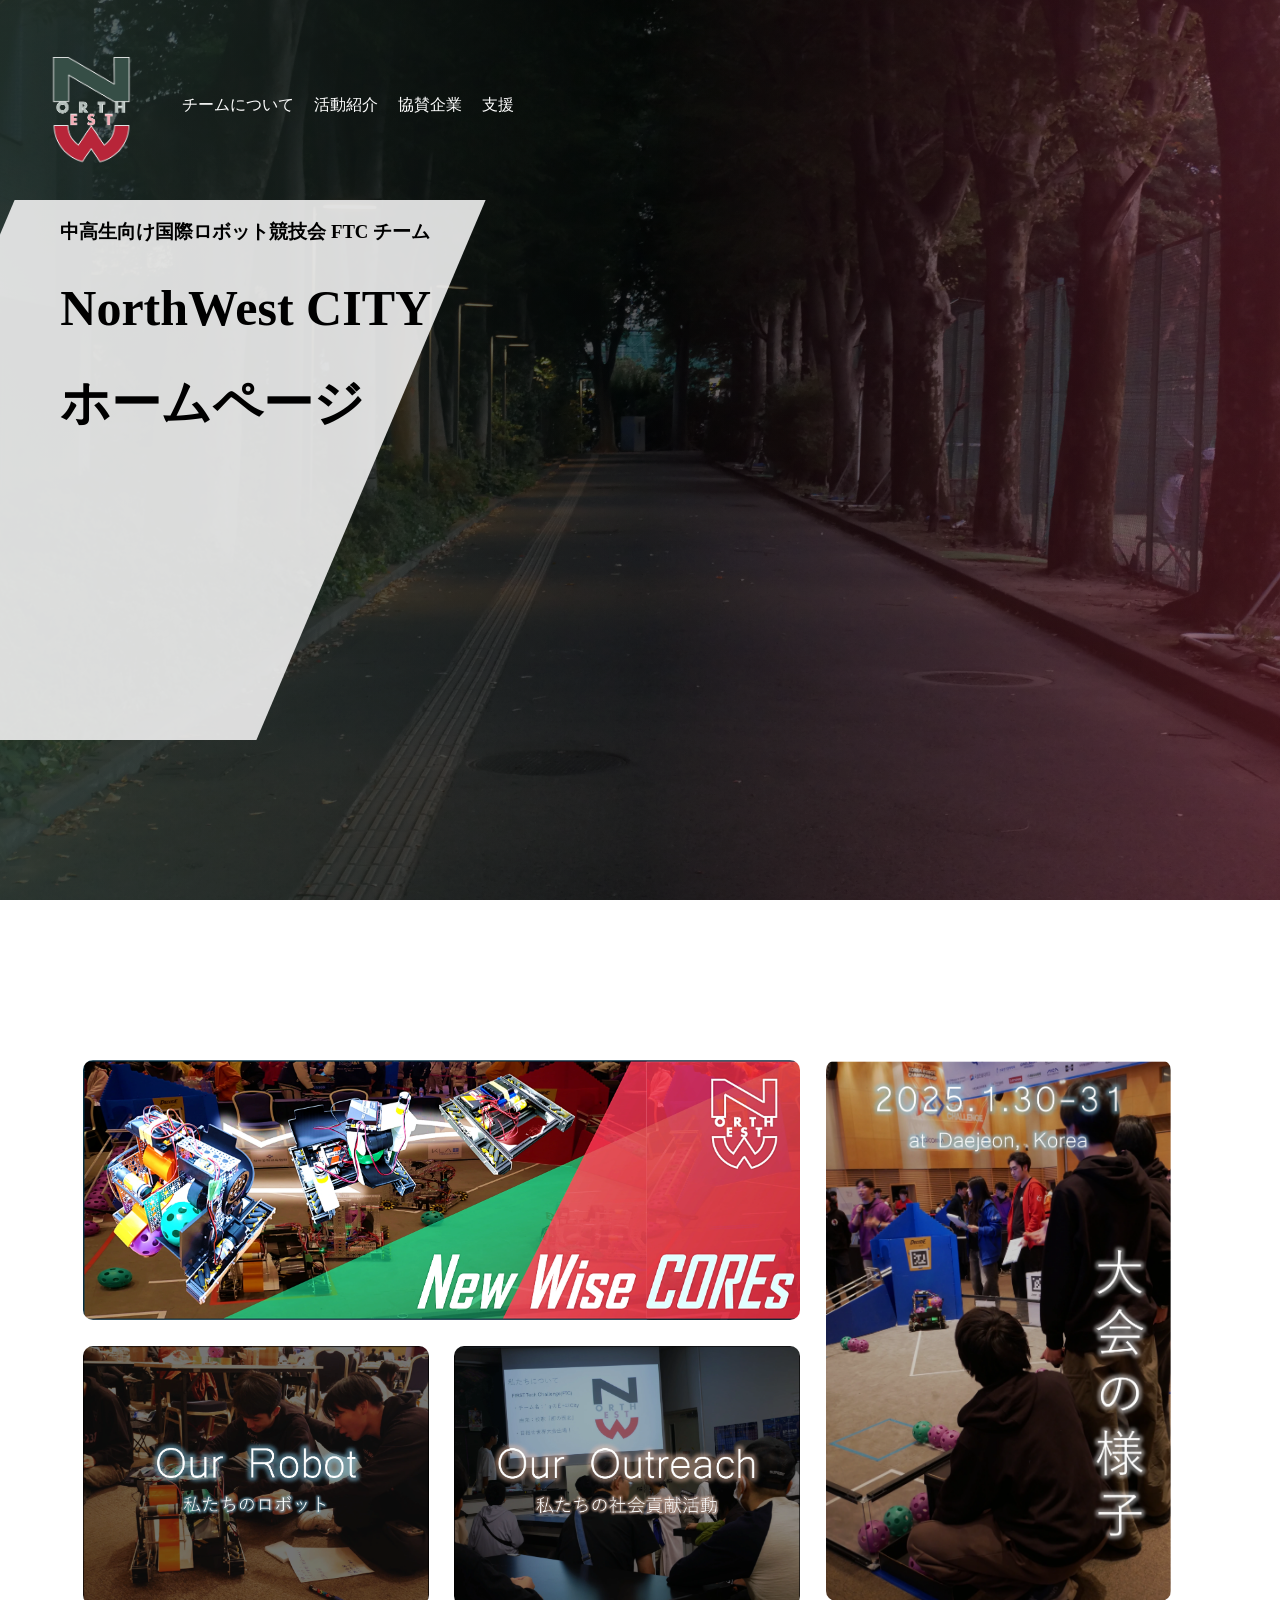
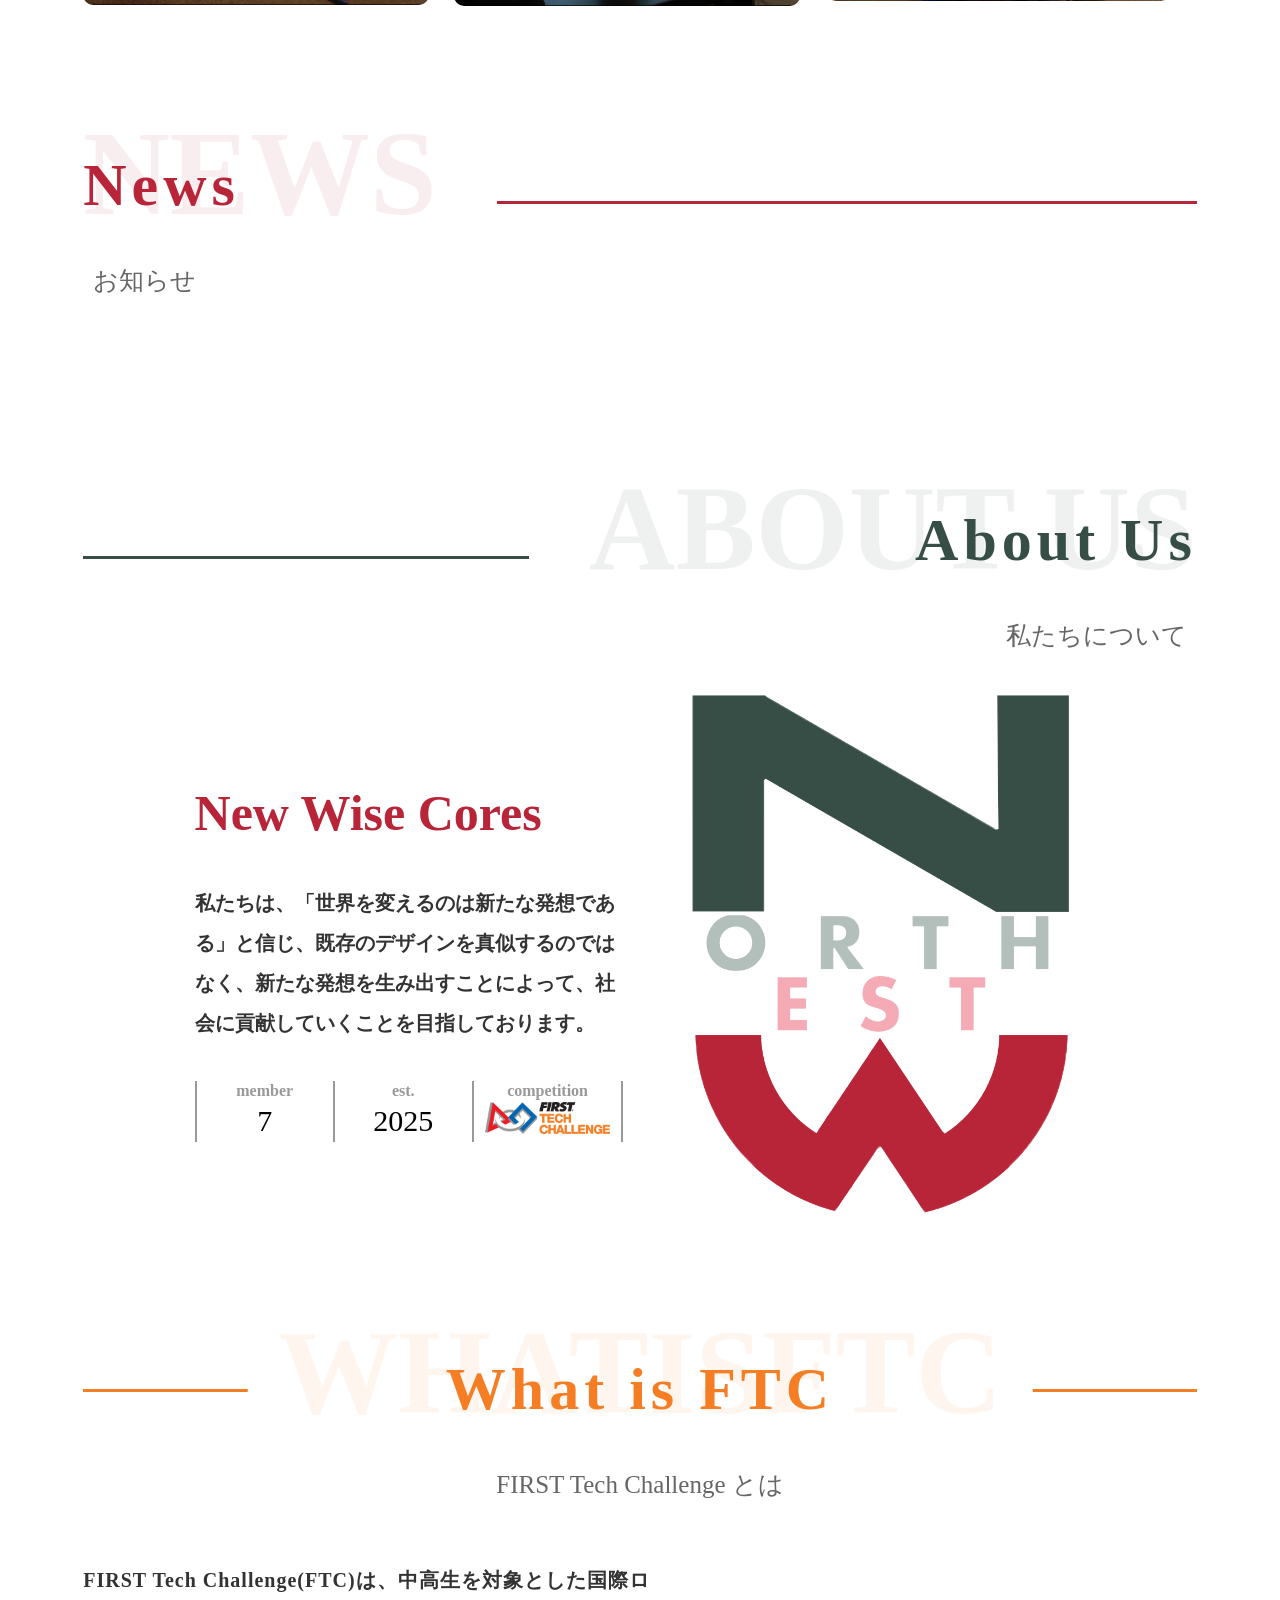
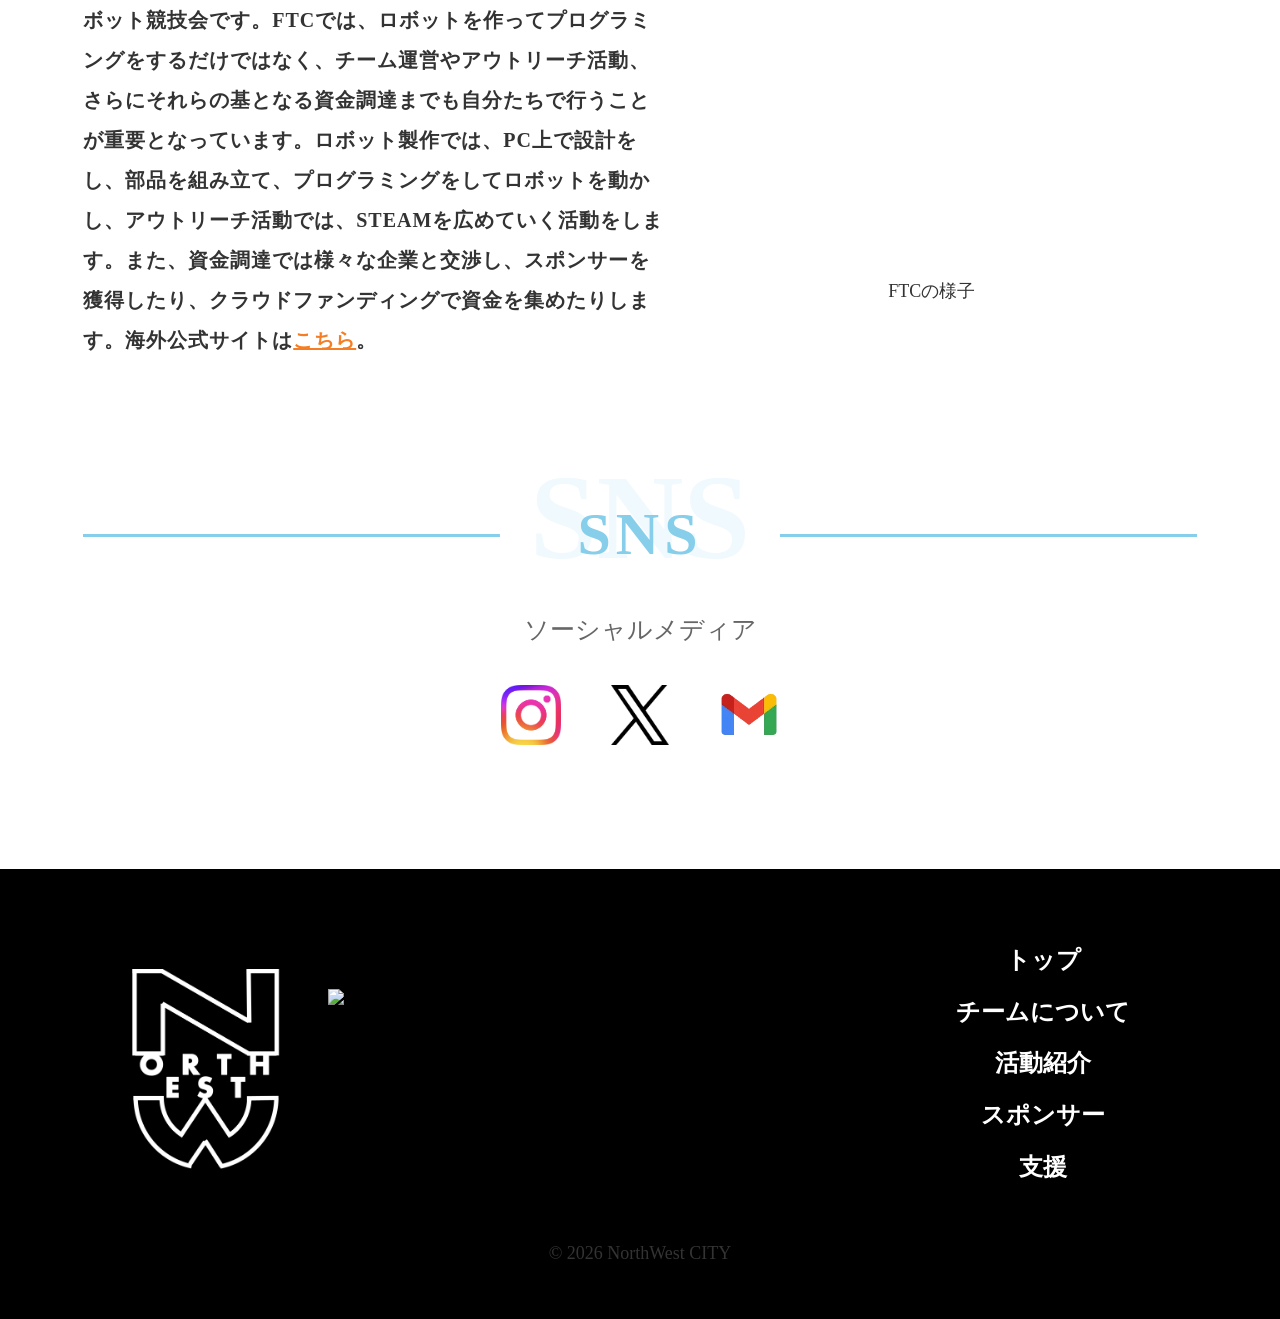
==== ftc_exp/index.html @ 1f402bda "Add files via upload" ====
<!DOCTYPE html>
<html lang="ja">
<head>
    <meta charset="UTF-8">
    <meta name="viewport" content="width=device-width, initial-scale=1.0">
    <meta name="description" content="NorthWest CITYは、中高生向けの国際ロボット大会「FIRST Tech Challenge」に出場する高校生チームです。">
    <title>NorthWest CITY | 国際ロボット競技会FTCチーム</title>
    <link rel="stylesheet" href="main.css">
    <link rel="shortcut icon" href="image/emblem.ico" type="image/x-icon">
    <link rel="apple-touch-icon" href="image/nwc_180-180.png" sizes="180x180">
    <link rel="icon" href="image/nwc_192-192.png" type="image/png" sizes="192x192">
</head>
<body class="exp-0">
    <div class="reveal">
        <img src="image/emblem.png" class="logo">
    </div>

    <div class="main">
        <div style="height: 100vh;">
            <div style="position: relative; width: 100vw;">
                <div class="keyaki_grad"></div>
                <img src="image/background_keyaki.jpg" class="keyaki">
                <div class="header">
                    <a href="index.html"><img src="image/emblem.png" class="h_logo"></a>
                    <div class="navi">
                        <ul>
                            <li><a href="team.html">チームについて</a></li>
                            <li><a href="activities.html">活動紹介</a></li>
                            <br><br>
                            <li><a href="sponsor.html">協賛企業</a></li>
                            <li><a href="support.html">支援</a></li>
                        </ul>
                    </div>
                </div>
                <div class="top">
                    <!-- <div class="top_slogan">
                        <h1 class="top_slogan_eng">New Wise Cores</h1>
                        <h1>新しい発想・発明で世界を変える！</h1>
                    </div> -->
                </div>
                <div class="title_box">
                    <div class="title">
                        <h3>中高生向け国際ロボット競技会 FTC チーム</h3>
                        <h1>NorthWest CITY</h1>
                        <h1>ホームページ</h1>
                    </div>
                </div>
            </div>
        </div>

        <div class="space"></div>

        <div class="body"> 
            <div class="spot">
                <div>
                    <div><a href="https://www.instagram.com/team_northwestcity_32337/" target="_blank"><img src="image/s_mvv.webp" alt="New Wise COREs" class="s_mvv"></a></div>
                    <div><a href=""><img src="image/s_competition.webp" alt="大会の様子" class="s_competition"></a></div>
                    <div class="s_r_and_o">
                        <div><a href="activities.html#ourrobot"><img src="image/s_ourrobot.webp" alt="私たちのロボット" class="s_ourrobot"></a></div>
                        <div><a href="activities.html#ouroutreach"><img src="image/s_ouroutreach.webp" alt="私たちの社会貢献活動" class="s_ouroutreach"></a></div>
                    </div>
                </div>
            </div>

            <div class="div">
                <div class="left_title">
                    <h1>News</h1>
                    <h2>NEWS</h2>
                    <div></div>
                    <p>お知らせ</p>
                </div>
                <!-- <a href="#">VIEW ALL →</a> -->
                <div class="news_cards" id="newsCards"></div>
            </div>

            <br class="sp_only">

            <div class="div">
                <div class="right_title">
                    <h1>About Us</h1>
                    <h2>ABOUT US</h2>
                    <div></div>
                    <p>私たちについて</p>
                </div>
                <div class="about_content">
                    <div class="about_text">
                        <h2>New Wise Cores</h2>
                        <p>
                            私たちは、「世界を変えるのは新たな発想である」と信じ、既存のデザインを真似するのではなく、新たな発想を生み出すことによって、社会に貢献していくことを目指しております。
                        </p>
                        <br>
                        <table>
                            <tr>
                                <th>member</th><th>est.</th><th>competition</th>
                            </tr>
                            <tr>
                                <td>7</td><td>2025</td><td><img src="image/FIRSTTech_iconHorz_RGB.png" style="width: 125px;"></td>
                            </tr>
                        </table>
                    </div>
                    <div class="about_image">
                        <img src="image/emblem.png" alt="チーム写真">
                    </div>
                </div>
            </div>

            <br class="sp_only">

            <div class="div">
                <div class="center_title">
                    <h1>What is FTC</h1>
                    <h2>WHATISFTC</h2>
                    <div></div>
                    <p>FIRST Tech Challenge とは</p>
                </div>
                <div class="ftc_content">
                    <div class="ftc_text">
                        <p>FIRST Tech Challenge(FTC)は、中高生を対象とした国際ロボット競技会です。FTCでは、ロボットを作ってプログラミングをするだけではなく、チーム運営やアウトリーチ活動、さらにそれらの基となる資金調達までも自分たちで行うことが重要となっています。ロボット製作では、PC上で設計をし、部品を組み立て、プログラミングをしてロボットを動かし、アウトリーチ活動では、STEAMを広めていく活動をします。また、資金調達では様々な企業と交渉し、スポンサーを獲得したり、クラウドファンディングで資金を集めたりします。海外公式サイトは<a href="https://www.firstinspires.org/robotics/ftc" target="_blank" style="color: #F57E25;">こちら</a>。</p>
                    </div>
                    <div class="ftc_video">
                        <iframe src="https://www.youtube.com/embed/5BjDdWZiy7o?si=MkTGQTf7T6FcKv_o" title="YouTube video player" class="ftc_broll" frameborder="0" allow="accelerometer; autoplay; clipboard-write; encrypted-media; gyroscope; picture-in-picture; web-share" referrerpolicy="strict-origin-when-cross-origin" allowfullscreen></iframe>
                        <p>FTCの様子</p>
                    </div>
                </div>
            </div>

            <br class="sp_only">

            <div class="div">
                <div class="center_title">
                    <h1 style="color: rgb(135, 206, 235);">SNS</h1>
                    <h2 style="color: rgba(135, 206, 235,0.12);">SNS</h2>
                    <div style="background: rgb(135, 206, 235);"></div>
                    <p>ソーシャルメディア</p>
                </div>
                <div class="sns_icon">
                    <div>
                        <a href="https://www.instagram.com/team_northwestcity_32337/" target="_blank"><img src="image/instagram.png" alt=""></a>
                    </div>
                    <div>
                        <a href="https://x.com/nwc_32337" target="_blank"><img src="image/x.png" alt=""></a>
                    </div>
                    <!-- <div>
                        <a href="https://lin.ee/xeGLT3R" target="_blank"><img src="image/line.png" alt=""></a>
                    </div> -->
                    <div>
                        <a href="https://mail.google.com/mail/?view=cm&fs=1&to=northwestcity366@gmail.com" target="_blank"><img src="image/gmail.png" alt=""></a>
                    </div>
                </div>
            </div>
            
        </div>

        <script type="text/javascript" src="https://form.jotform.com/jsform/263082414981055"></script>

        <footer style="color: white; background-color: black;">
            <div class="fe">
                <img src="image/emblem_white.png" alt="ロゴ" id="f_emblem" class="f_before">
                <img src="image/emblem.png" alt="ロゴ" id="f_emblem" class="f_after">
                <img src="image/logo2.png" class="f_logo">
            </div>
            <div class="sitemap">
                <h2><a href="index.html">トップ</a></h2>
                <h2><a href="team.html">チームについて</a></h2>
                <h2><a href="activities.html">活動紹介</a></h2>
                <h2><a href="sponsor.html">スポンサー</a></h2>
                <h2><a href="support.html">支援</a></h2>
            </div>
            <div class="copyright">
                <p style="font-size: large;"><span>© 2026 NorthWest CITY</span></p>
            </div>
        </footer>

    </div>

    <script src="news.js"></script>

</body>
</html>
---- ftc_exp/main.css ----
/* color : #B82539, (184,37,57) (enji)
           #364E46, (54,78,70) (green) */

body {
    margin: 0;
    background-color: white;
    animation: bodyBack 1.5s forwards;
    display: flex;
    width: 100%;
    justify-content: center;
    overflow-x: hidden;
}

/* 上にかぶせる黒いレイヤー */
.reveal {
    position: fixed;
    display: flex;
    align-items: center;
    justify-content: center;
    inset: 0;
    z-index: 999;
    background-color: white;

    /* 最初は小さい円 */
    clip-path: circle(0% at 50% 50%);
    
    /* アニメーション */
    animation: revealCircle 1.5s ease-out forwards;
}

.logo {
    width: 200px;
    transform: scale(0.5);
    animation: logoZoom 1s ease-out forwards;
}

.main {
    z-index: 900;
    overflow-x: hidden;
}

/* 円が広がる */
@keyframes revealCircle {
    99% {
        clip-path: circle(150% at 50% 50%);
        opacity: 0;
    }
    100% {
        opacity: 0;
        visibility: hidden;
    }
}
@keyframes logoZoom {
    to {
        transform: scale(1.5);
        opacity: 0;
        display: none;
    }
}
@keyframes mainlook {
    to {
        opacity: 1;
    }
}

.keyaki_grad {
    position: absolute;
    width: 100vw;
    z-index: -50;
    background: 
        linear-gradient(90deg, rgba(0,0,0,0.25), rgba(0,0,0,0.25)),
        linear-gradient(90deg, rgba(54,78,70,0.7), rgba(0,0,0,0.5), rgba(184,37,57,0.4));
}
.keyaki {
    position: absolute;
    object-fit: cover;
    object-position: 0 -50px;
    overflow-y: hidden;
    z-index: -100;
}
.header {
    position: absolute;
    z-index: 10000;
    left: 0;
    width: 50vw;
    height: 25vh;
    display: flex;
    align-items: center;
}
.h_logo {
    height: 12vh;
    margin-left: 50px;
}
.navi ul {
    display: flex;
    flex-wrap: wrap;
    list-style: none;
}
.navi ul li a {
    text-decoration: none;
    color: white;
    font-size: 1rem;
    margin: 20px 10px;
}
.navi ul li a :hover {
    color: #B82539;
    transition: 0.3s;
}

.top {
    position: absolute;
    transform: skew(-23deg);
    background-color: rgba(255,255,255,0.8);
    height: 100vh;
    margin-left: 43vw;
}
.top::before {
    /* content: "";
    position: absolute;
    inset: 0;

    background: url("image/background_keyaki.jpg") center/cover no-repeat; */

    /* 上が透明、下が画像 */
    /* mask-image: linear-gradient(
        to bottom,
        transparent 0%,
        black 50%,
        black 100%
    );

    -webkit-mask-image: linear-gradient(
        to bottom,
        transparent 0%,
        black 99%,
        black 100%
    ); */
}
.top_slogan {
    writing-mode: vertical-lr;
}
.top_slogan_eng {
    transform: rotate(180deg);
}
.title_box {
    position: absolute;
    background-color: rgba(240,240,240,0.9);
    height: 60vh;
    left: -100px;
    top: 200px;
}
.title {
    transform: skew(23deg);
    color: black;
}
.title h1 {
    font-size: 50px;
}

.body{
    width: 100%;
}

.spot {
    width: 87vw;
    margin: 60px auto;
}
.spot div {
    display: flex;
    flex-wrap: wrap;
    align-items: flex-start;
    width: auto;
    gap: 2vw;
}
.spot img {
    border-radius: 10px;
}
.spot img :hover {
    transform: translateY(-8px);
}
.s_mvv {
    width: 56vw;
    height: auto;
}
.s_r_and_o {
    display: flex;
    margin-top: -22.25vw;
}
.s_ourrobot {
    width: 27vw;
}
.s_ouroutreach {
    width: 27vw;
}
.s_competition {
    width: 27vw;
}

.div {
    width: 87vw;
    margin: 120px auto;
}

/* .news_header a{
    text-decoration:none;
    color:#364E46;
    font-weight:bold;
} */

.news_cards{
    padding: 25px;
}
.news_card{
    color: black;
    background:white;
    transition: 0.3s;
}
.news_date{
    color:#364E46;
    text-decoration: none;
    font-weight:bold;
}
.news_card h2{
    color: rgba(117, 0, 0);
    text-decoration: none;
    margin-top:0;
    font-size:24px;
}
.news_card p{
    color:#555;
    text-decoration: none;
    line-height:1.7;
}
.news_card a {
    text-decoration: none;
}

.about_content{
    width: 80%;
    margin: auto;
    display:flex;
    align-items:center;
    gap:50px;
}
.about_image img{
    height: 60vh;
}
.about_text{
    min-width:350px;
}
.about_text h2{
    font-size: 50px;
    color:#B82539;
    margin-top:0;
}
.about_text p{
    line-height:2;
    font-size:20px;
    font-weight: bold;
    color:#333;
}
.about_text table {
    border-collapse: collapse;
}
.about_text table tr th {
    color: #999;
    width: 150px;
    border-right: 2px solid #999;
    border-left: 2px solid #999;
}
.about_text table tr td {
    text-align: center;
    font-size: 30px;
    border-right: 2px solid #999;
    border-left: 2px solid #999;
}

/* 共通 */
.left_title{
    position: relative;
    height: 125px;
    margin-bottom:60px;
    text-align: left;
    z-index: 1;
}
.left_title h1{
    position: absolute;
    margin:0;
    font-size:60px;
    letter-spacing:5px;
    color:#B82539;
    z-index: 2;
}
.left_title h2 {
    position: absolute;
    left: 0;
    top: -145px;
    height: 120px;
    font-size: 120px;
    font-weight: bold;
    color: rgba(184, 37, 57,0.08);
    padding-right: 60px;
    background: white;
    z-index: -1;
}
.left_title div {
    position: absolute;
    margin-top: -35px;
    top: 85px;
    height: 3px;
    width: 100%;
    background-color: #B82539;
    z-index: -2;
}
.left_title p{
    position: absolute;
    top: 80px;
    left: 10px;
    color:#666;
    font-size:25px;
}
.right_title{
    position: relative;
    height: 125px;
    margin-bottom:60px;
    text-align: right;
    z-index: 1;
}
.right_title h1{
    position: absolute;
    right: 0;
    margin:0;
    font-size:60px;
    letter-spacing:5px;
    color:#364E46;
    z-index: 2;
}
.right_title h2 {
    position: absolute;
    right: 0;
    top: -145px;
    height: 120px;
    font-size: 120px;
    font-weight: bold;
    color: rgba(54,78,70,0.08);
    padding-left: 60px;
    background: white;
    z-index: -1;
}
.right_title div {
    position: absolute;
    margin-top: -35px;
    top: 85px;
    height: 3px;
    width: 100%;
    background-color: #364E46;
    z-index: -2;
}
.right_title p{
    position: absolute;
    top: 80px;
    right: 10px;
    color:#666;
    font-size:25px;
}
.center_title {
    /* position: relative;
    display: flex;
    flex-direction: column;
    justify-content: center;
    text-align: center;
    width: 100%; */

    position: relative;
    height: 125px;
    margin-bottom:60px;
    text-align: center;
    z-index: 1;
}
.center_title h1{
    /* font-size:60px;
    letter-spacing:5px;
    color: rgb(245, 126, 37); */

    /* position: absolute; */
    margin: auto;
    font-size:60px;
    letter-spacing:5px;
    color:rgb(245, 126, 37);
    z-index: 2;
}
.center_title h2 {
    position: absolute;
    left: 50%;
    transform: translateX(-50%);
    top: -150px;
    height: 120px;
    font-size: 120px;
    font-weight: bold;
    color: rgba(245, 126, 37,0.08);
    padding: 0 30px 0 30px;
    background: white;
    z-index: -1;
}
.center_title div {
    position: absolute;
    margin-top: -35px;
    height: 3px;
    width: 100%;
    background: rgb(245, 126, 37);
    z-index: -2;
}
.center_title p{
    position: absolute;
    left: 50%;
    transform: translateX(-50%);
    top: 80px;
    color:#666;
    font-size:25px;
}
/* 共通ここまで */

/* ---index.html--- */
.ftc_content {
    display: flex;
    margin: auto;
}
.ftc_text {
}
.ftc_text p {
    line-height:2;
    font-size:20px;
    font-weight: bold;
    letter-spacing: 1px;
}
.ftc_video {
    display: flex;
    flex-direction: column;
    text-align: center;
}
.ftc_broll {
    width: 500px;
    height: 315px;
    margin-left : 30px;
}

.sns_title {
    position: relative;
    display: flex;
    flex-direction: column;
    justify-content: center;
    text-align: center;
    width: 100%;
}
.sns_title h1{
    font-size:60px;
    letter-spacing:5px;
    color: rgb(84, 194, 218);
}
/* .sns_title div {
    position: absolute;
    margin-top: -35px;
    height: 3px;
    width: 80%;
    right: 0;
    background-color: #404040;
    z-index: -2;
} */
.sns_title p{
    margin-top: -40px;
    color:#666;
    font-size:25px;
}
.sns_title::before{
    content: "SNS";
    position: absolute;
    left: 50%;
    transform: translateX(-50%);
    top: -10px;
    font-size: 120px;
    font-weight: bold;
    color: rgba(84, 194, 218, 0.08);
    z-index: -1;
}
.sns_icon {
    display: flex;
    justify-content: center;
    margin-top: 30px;
    gap: 50px;
}
.sns_icon div img {
    height: 60px;
}
.sns_icon div img:hover {
    width: 60px;
    transition: 0.5s;
}

.noto-sans-jp-medium {
  font-family: "Noto Sans JP", sans-serif;
  font-optical-sizing: auto;
  font-weight: 500;
  font-style: normal;
}

.space {
    height: 100px;
}

footer {
    position: relative;
    height: 450px;
    width: 100%;
    display: flex;
    margin-top: 100px;
}
.fe {
  position: relative;
  display: flex;
  margin-top: 100px;
  margin-left: 10%;
  width: 150px;
  height: 200px;
}
#f_emblem {
  position: absolute;
  height: 100%;
  top: 0px;
  left: 0px;
  transition: opacity 2s;
}
.f_before {
  opacity: 1;
}
.f_after {
  opacity: 0;
}
.f_logo {
    position: absolute;
    height: 80%;
    left: 200px;
    top: 50%;
    transform: translateY(-50%);
}
.fe:hover .f_before {
  opacity: 0;
}
.fe:hover .f_after {
  opacity: 1;
}
.sitemap {
    position: absolute;
    top: 55px;
    text-align: center;
}
.sitemap h2 a{
    color: white;
    text-decoration: none;
}
.sitemap h2 a:hover{
    color: #688078;
    transition: 0.7s;
}
.copyright {
    position: absolute;
    bottom: 30px;
    left: 50%;
    transform: translateX(-50%);
}

@media (min-width: 768px){
    .sp_only {
        display: none;
    }
    .keyaki {
        height: 100vh;
        width: 100vw;
    }
    .keyaki_grad {
        height: 100vh;
    }
    .title {
        margin-left: 100px;
    }
    .news_cards{
        display:flex;
        padding: 25px;
        border-radius: 15px;
        overflow-x: scroll;
        overflow-y: hidden;
    }
    .news_card{
        height: 250px;
        width: 242px;
        margin: 0 1vw;
        padding:30px;
        border-radius:15px;
        border-top:15px solid #B82539;
        box-shadow:
        0 5px 20px rgba(0,0,0,0.08);
        transition:0.3s;
    }
    .news_card:hover{
        transform:translateY(-8px);
    }
    .news_date {
        margin-bottom:15px;
    }
    .title_box {
        transform: skew(-23deg);
        width: sqrt(30000vw);
    }
    .top {
        width: sqrt(30000vw);
    }
    .sitemap {
        right: 150px;
    }
    /* team.html */
    .profile_text table {
        position: absolute;
        left: 50%;
        transform: translateX(-50%);
        width: 80vw;
    }
    .profile_text table tr th {
        width: 20%;
    }
    .profile_text table tr td {
        font-size: 30px
    }
    .profile_text table tr td img {
        width: 125px;
    }
}

/* =========================
   Smartphone
========================= */

@media (max-width: 768px){
    .pc_only {
        display: none;
    }
    .header{
        width:100%;
        height:80px;
        margin-top: 20px;
        left: 40px;
    }
    .keyaki_grad {
        height: 100vh;
    }
    .keyaki {
        height: 100vh;
        left: 50%;
        transform: translateX(-50%);
    }
    .h_logo{
        height:60px;
        margin-left:0;
    }
    .navi{
        
    }

    .top{
        display:none;
        width: 100%;
    }
    .title_box{
        position: relative;
        left: 50%;
        top: 200px;
        width:100%;
        height:40vh;
        transform: translate(-50%) skew(-30deg) rotate(5deg);
        /* transform: rotate(-23deg); */
        background:rgba(255,255,255,0.7);
    }
    .title{
        position: absolute;
        transform: skew(30deg) rotate(-5deg) translateX(-53%);
        text-align: center;
        left: 50%;
        top: 20px;
        width: 100%;
    }
    .title h1{
        font-size:34px;
    }
    .title h3{
        font-size:16px;
    }
    
    .spot{
        width:95%;
    }
    .spot div{
        display: flex;
    }
    .s_mvv {
        width: 90vw;
    }
    .s_competition {
        width: 45vw;
    }
    .s_r_and_o {
        display: flex;
        flex-direction: column;
        margin-top: 0;
    }
    .s_ourrobot{
        width: 45vw;
    }
    .s_ouroutreach {
        width: 45vw;
    }

    /* ---------- Section ---------- */

    .div{
        width:92%;
        margin:80px auto;
    }


    /* ---------- Titles ---------- */

    .left_title h1,
    .right_title h1,
    .center_title h1 {
        font-size:40px;
    }

    .left_title h2,
    .right_title h2,
    .center_title h2,
    .sns_title h2 {
        font-size:70px;
        top: -85px;
        padding: 5px;
    }

    .left_title p,
    .right_title p,
    .center_title p,
    .sns_title p {
        font-size:18px;
        top: 45px;
    }

    .left_title div,
    .right_title div,
    .center_title div {
        top: 65px;
    }

    .left_title, .right_title, .center_title {
        margin-bottom: 0px;
    }

    /* ---------- News ---------- */
    .news_cards {
        display: flex;
        flex-direction: column;
        padding: 0;
        gap: 15px;
    }
    .news_card{
        width: 100%;
        box-sizing: border-box;
        border-bottom: black 2px solid;
    }
    .news_card p {
        margin-top: -20px;
        white-space: nowrap;
        overflow: hidden;
        text-overflow: ellipsis;
    }

    /* ---------- About ---------- */

    .about_content{
        flex-direction:column-reverse;
        width:100%;
        gap:20px;
    }

    .about_image img{
        width:40%;
        height:auto;
    }

    .about_text{
        min-width:0;
    }

    .about_text h2{
        font-size:34px;
    }

    .about_text p{
        font-size:17px;
    }

    .about_text table{
        width:100%;
    }


    /* ---------- FTC ---------- */

    .ftc_content{
        flex-direction:column;
    }

    .ftc_video{
        width:100%;
    }

    .ftc_broll{
        width:100%;
        height:auto;
        margin-left:0;
        aspect-ratio:16/9;
    }

    .ftc_text p{
        font-size:17px;
    }

    /* ---------- FOOTER ---------- */

    .fe {
        display: none;
    }
    .sitemap {
        left: 50%;
        transform: translate(-50%);
    }

    /* team.html */
    .profile_text table {
        margin-left: -20px;
    }
    .profile_text table tr td {
        font-size: 20px;
        width: 20%;
    }
    .profile_text table tr th {
        width: 20%;
    }
    .profile_text table tr td img {
        width: 75px;
    }
    .profile1 {
        width: 53vw;
    }
    .profile2 {
        width: 80vw;
    }
}

.page_title {
    color: white;
    position: absolute;
    width: 100%;
    height: 30vh;
    margin-top: 50vh;
    left: 50%;
    transform: translate(-50%,-50%);
    display: flex;
    flex-direction: column;
    justify-content: center;
    text-align: center;
}
.page_title h1 {
    font-size: 90px;
}

/* team.html */
.philosophy_content{
    width: 80%;
    margin: auto;
    display:flex;
    flex-direction: column;
    align-items:center;
    text-align: center;
    gap:50px;
}
.philosophy_title {
    border: rgb(150,150,150) 3px solid;
    padding: 20px;
    border-radius: 2px;
    margin-bottom: -40px;
}
.philosophy_title h2{
    font-size: 50px;
    color:#B82539;
    margin-top:0;
}
.philosophy_title h3{
    margin-top: -40px;
    color: #364E46;
}
.philosophy_text{
    min-width:350px;
}
.philosophy_text p{
    line-height:2;
    font-size:20px;
    font-weight: bold;
    color:#333;
}

.profile_content{
    width: 80%;
    margin: auto;
    display:flex;
    align-items:center;
    text-align: center;
    gap:50px;
    margin-bottom: -200px;
}
.profile_text{
    position: relative;
    min-width:350px;
    width: 100%;
    height: 550px;
}
.profile_text table {
    border-collapse: collapse;
}
.profile_text table tr th {
    color: #999;
    border-right: 2px solid #999;
    border-left: 2px solid #999;
}
.profile_text table tr td {
    text-align: center;
    border-right: 2px solid #999;
    border-left: 2px solid #999;
}

/* news.html */
body.news-page {
    background:
        linear-gradient(
            90deg,
            rgba(54, 78, 70, 0.7),
            rgba(0, 0, 0, 0.5),
            rgba(184, 37, 57, 0.4)
        ),
        url("image/background_keyaki.jpg");

    background-size: cover;
    background-position: center;
    background-repeat: no-repeat;
    background-attachment: fixed;
}

#newsArticle {
    margin: auto;
    color: white;
    font-size: large;
    line-height: 200%;
    width: 80vw;
    text-align: center;
}
#newsArticle h1 {
    margin: 50px;
}
#newsArticle img {
    width: 300px;
    margin: 10px;
    border: white solid 1px;
}

/* activities.html */
.process{
    margin: 50px 75px;
    background-color: #f5f5f5;
    padding: 10px 40px;
    border-radius: 20px;
}
.arrow {
    transform: rotate(90deg);
    width: 45px;
    height: 60px;
    margin: 30px 0px 0 25px;
}
details {
    cursor: pointer;
    color: gray;
}
details img {
    width: 500px;
}
#outreach_gakuinfest img {
    width: 500px;
}



/* =====================================
   実験用共通設定
===================================== */

/* 既存のオープニング演出を無効化 */
/* body {
    animation: none !important;
}

.main {
    opacity: 1 !important;
    animation: none !important;
} */

/* カルーセルは通常非表示 */
/* .spot > .spot-carousel {
    display: none;
}

body.exp-0 .spot > .spot-carousel,
body.exp-1 .spot > .spot-carousel,
body.exp-2 .spot > .spot-carousel,
body.exp-3 .spot > .spot-carousel {
    display: none;
}

body.exp-0 .spot > .spot-normal,
body.exp-1 .spot > .spot-normal,
body.exp-2 .spot > .spot-normal,
body.exp-3 .spot > .spot-normal {
    display: block;
} */

/* アニメーションの初期状態 */
/* .anim-target {
    opacity: 0;
    transition:
        opacity 0.8s ease,
        transform 0.8s ease;
} */

/* =====================================
   ⓪ アニメーションなし
===================================== */

body.exp-0 .anim-target {
    opacity: 1;
    transform: none;
    transition: none;
}

body.exp-0 .spot-normal {
    display: block;
}

/* =====================================
   ① 控えめなフェードイン
===================================== */

.exp-1 .div {
    opacity: 0;
    transform: translateY(30px);
    transition: opacity 0.4s ease-out, transform 0.4s ease-out;
}
.exp-1 .div.is-visible {
    opacity: 1;
    transform: translateY(0);
}

/* =====================================
   ② 複数方向からのフェードイン
===================================== */

/* 初期状態 */
.exp-2 .left_title,
.exp-2 .right_title,
.exp-2 .center_title {
    opacity: 0;
    transform: translateY(60px);
    transition: opacity 0.4s ease-out, transform 0.4s ease-out;
}
.exp-2 .news_card:first-child,
.exp-2 .news_card:nth-child(3),
.exp-2 .about_image,
.exp-2 .about_text table,
.exp-2 .ftc_text {
    opacity: 0;
    transform: translateX(-60px);
    transition: opacity 0.4s ease-out, transform 0.4s ease-out;
}
.exp-2 .news_card:nth-child(2),
.exp-2 .news_card:nth-child(4),
.exp-2 .about_text h2,
.exp-2 .about_text p,
.exp-2 .ftc_video {
    opacity: 0;
    transform: translateX(60px);
    transition: opacity 0.4s ease-out, transform 0.4s ease-out;
}

/* 表示時 */
.exp-2 .left_title.is-visible,
.exp-2 .right_title.is-visible,
.exp-2 .center_title.is-visible,
.exp-2 .news_card.is-visible,
.exp-2 .about_image.is-visible,
.exp-2 .about_text h2.is-visible,
.exp-2 .about_text p.is-visible,
.exp-2 .about_text table.is-visible,
.exp-2 .ftc_text.is-visible,
.exp-2 .ftc_video.is-visible {
    opacity: 1;
    transform: translate(0,0);
}

/* =====================================
   ③ フェードイン＋パララックス
===================================== */

.exp-3 .div {
    opacity: 0;
    transform: translateY(30px);
    transition: opacity 0.4s ease-out, transform 0.4s ease-out;
}
.exp-3 .div.is-visible {
    opacity: 1;
    transform: translateY(0);
}

body.exp-3 .parallax img {
    transform: translateY(var(--parallax-y, 0px));
    will-change: transform;
}

/* =====================================
   ④ カルーセル
===================================== */

/* body.exp-4 .spot-normal {
    display: none;
}

body.exp-4 .spot-carousel {
    display: block;
    width: 100%;
}

.carousel-window {
    width: 100%;
    overflow: hidden;
    border-radius: 12px;
}

.carousel-track {
    display: flex;
    transition: transform 0.6s ease;
}

.carousel-slide {
    flex: 0 0 100%;
    width: 100%;
    box-sizing: border-box;
}

.carousel-slide a {
    display: block;
}

.carousel-slide img {
    display: block;
    width: 100%;
    height: auto;
    border-radius: 10px;
}

.carousel-controls {
    display: flex;
    align-items: center;
    justify-content: center;
    gap: 25px;
    margin-top: 20px;
}

.carousel-controls button {
    border: none;
    background: #364E46;
    color: white;
    border-radius: 50%;
    width: 40px;
    height: 40px;
    cursor: pointer;
    font-size: 16px;
}

.carousel-controls button:hover {
    background: #B82539;
}

#carouselDots {
    display: flex;
    gap: 10px;
    align-items: center;
}

.carousel-dot {
    width: 10px;
    height: 10px;
    border-radius: 50%;
    border: none;
    padding: 0;
    background: #bbb;
    cursor: pointer;
}

.carousel-dot.active {
    background: #B82539;
} */

/* 動きを減らす設定が有効な場合 */
/* @media (prefers-reduced-motion: reduce) {
    .anim-target,
    .carousel-track {
        transition: none !important;
    }
} */

/* カルーセル内部のレイアウト調整 */
/* .spot-carousel div {
    width: auto;
    gap: 0;
}

.spot-carousel .carousel-track {
    display: flex;
    align-items: stretch;
}

.spot-carousel .carousel-slide {
    display: block;
    flex: 0 0 100%;
}

.spot-carousel .carousel-controls {
    display: flex;
} */

/* spotの基本表示を保証 */
/* .spot {
    display: block;
    opacity: 1;
    visibility: visible;
}

.spot-normal {
    display: block;
    opacity: 1;
    visibility: visible;
}

.spot-carousel {
    display: none;
    opacity: 1;
    visibility: visible;
} */
/*  
body.exp-4 .spot-normal {
    display: none;
}

body.exp-4 .spot-carousel {
    display: block;
}

* {
    margin: 0;
    padding: 0;
    box-sizing: border-box;
}

body {
    font-family: sans-serif;
    background: white;
} */

/* パララックス背景 */
.parallax {
    position: fixed;
    margin-top: -1000px;
    inset: -20%;
    z-index: -1;
    pointer-events: none;
    overflow: hidden;
}

.parallax img {
    width: 100%;
    object-fit: cover;
    object-position: center;
    /* will-change: transform; */
}

/* コンテンツ */
.content {
    position: relative;
    min-height: 200vh;
    padding: 100px 8%;
}

h1 {
    font-size: clamp(36px, 7vw, 72px);
    margin-bottom: 30px;
}

p {
    font-size: 18px;
    line-height: 2;
    color: #333;
}

.section {
    margin-top: 500px;
    padding: 50px;
    background: rgba(255,255,255,0.9);
    border-left: 5px solid #B82539;
}
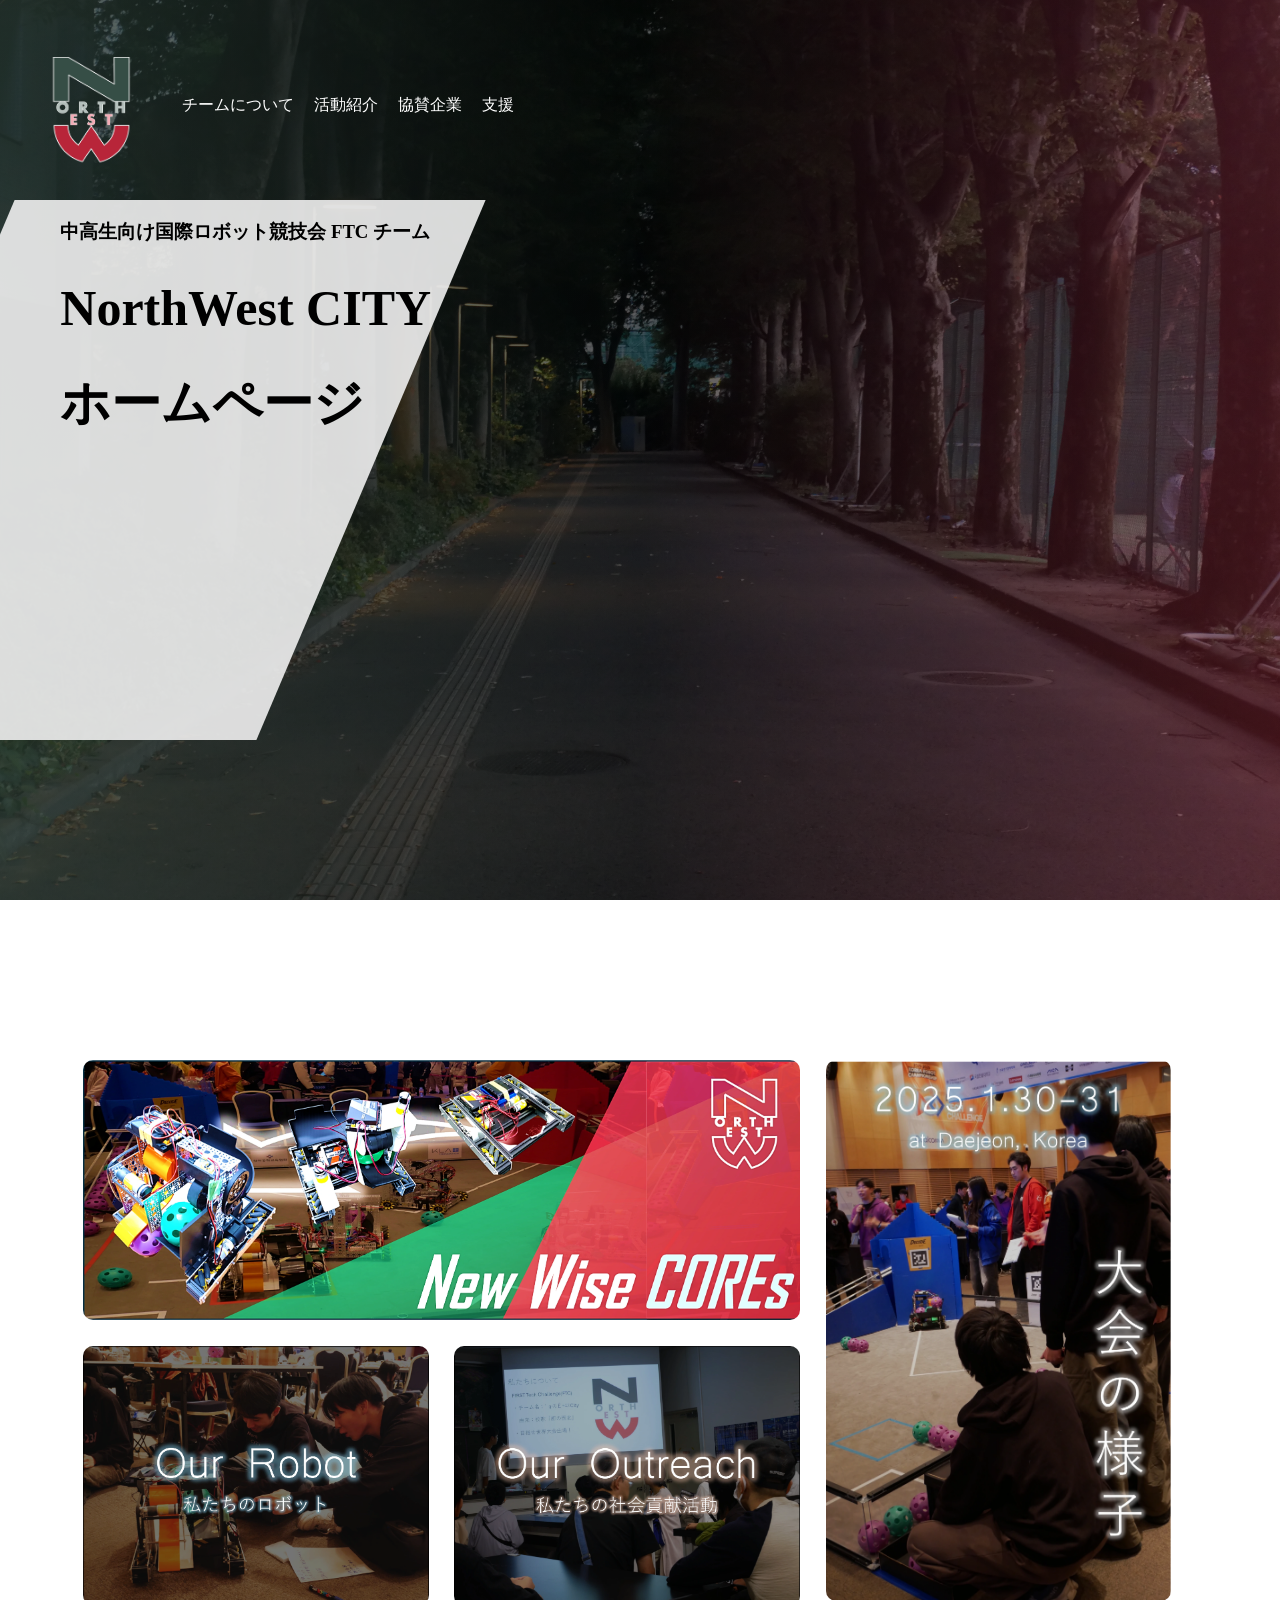
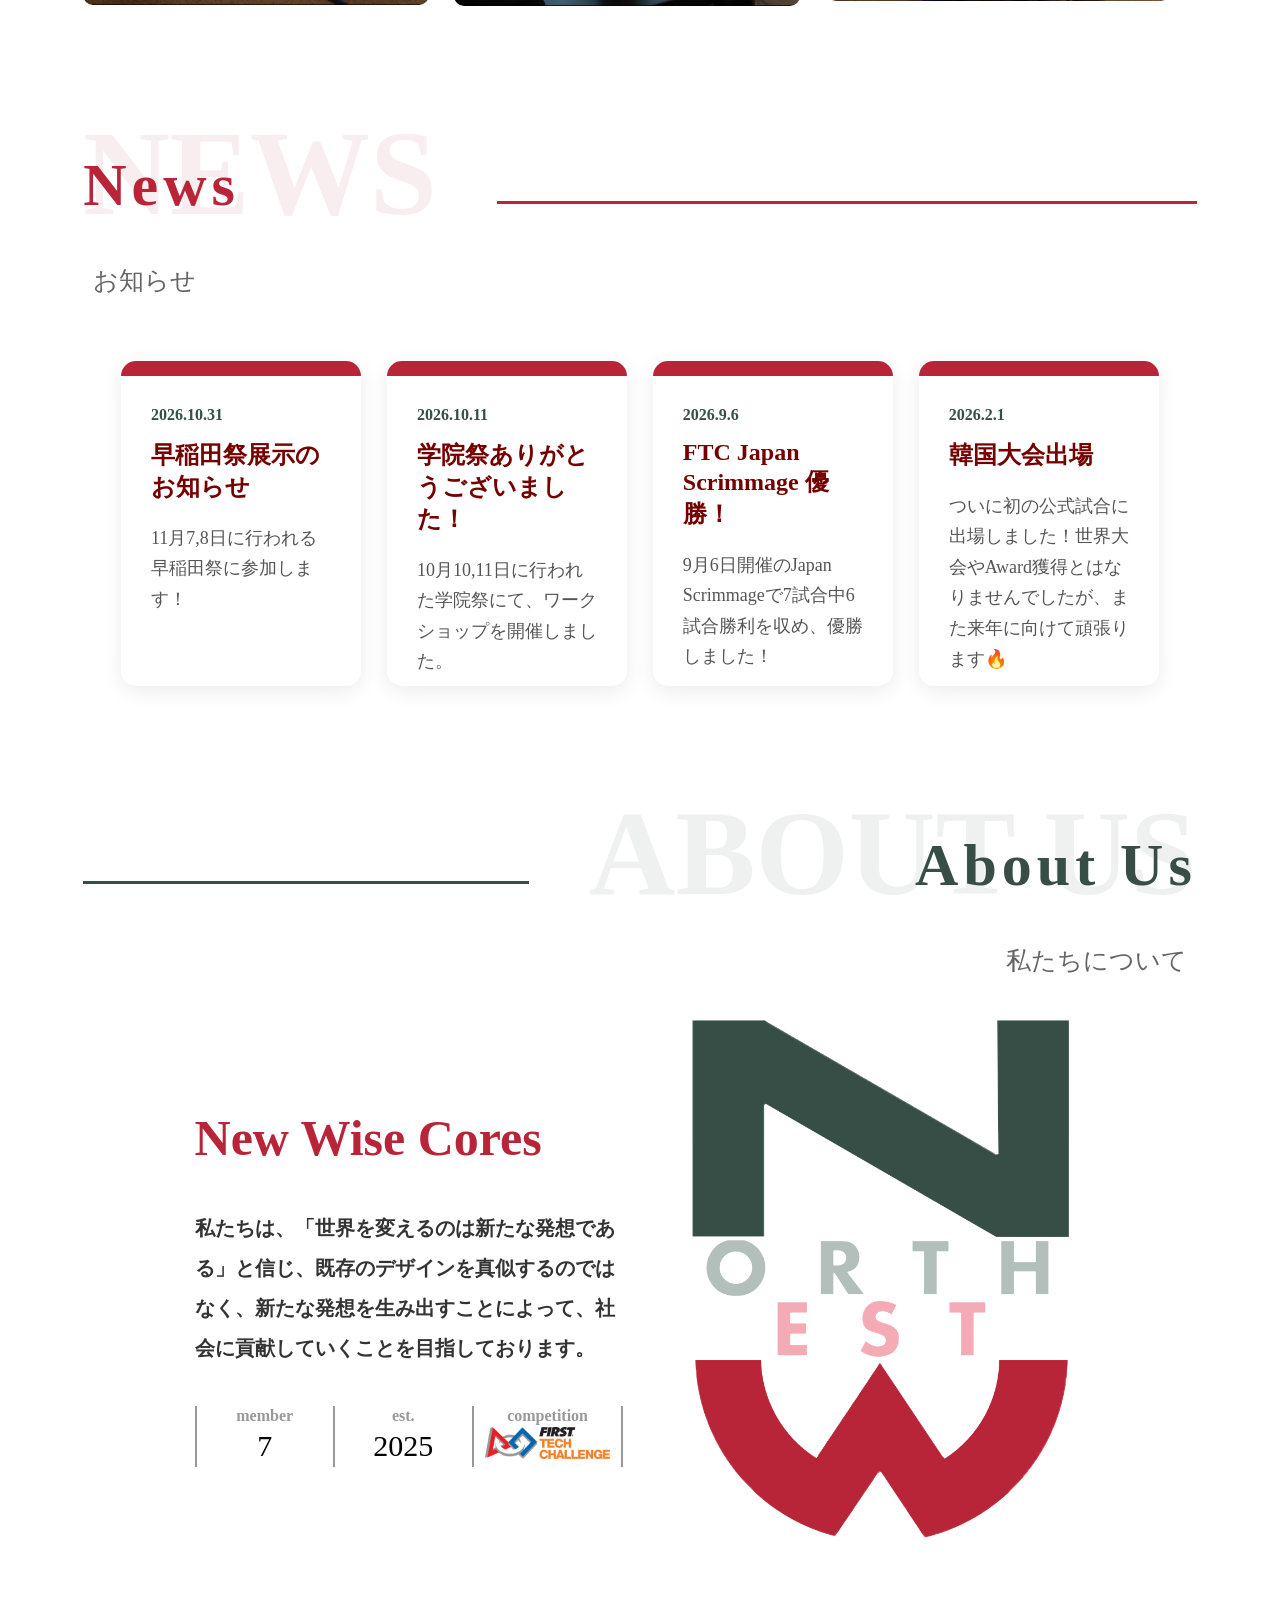
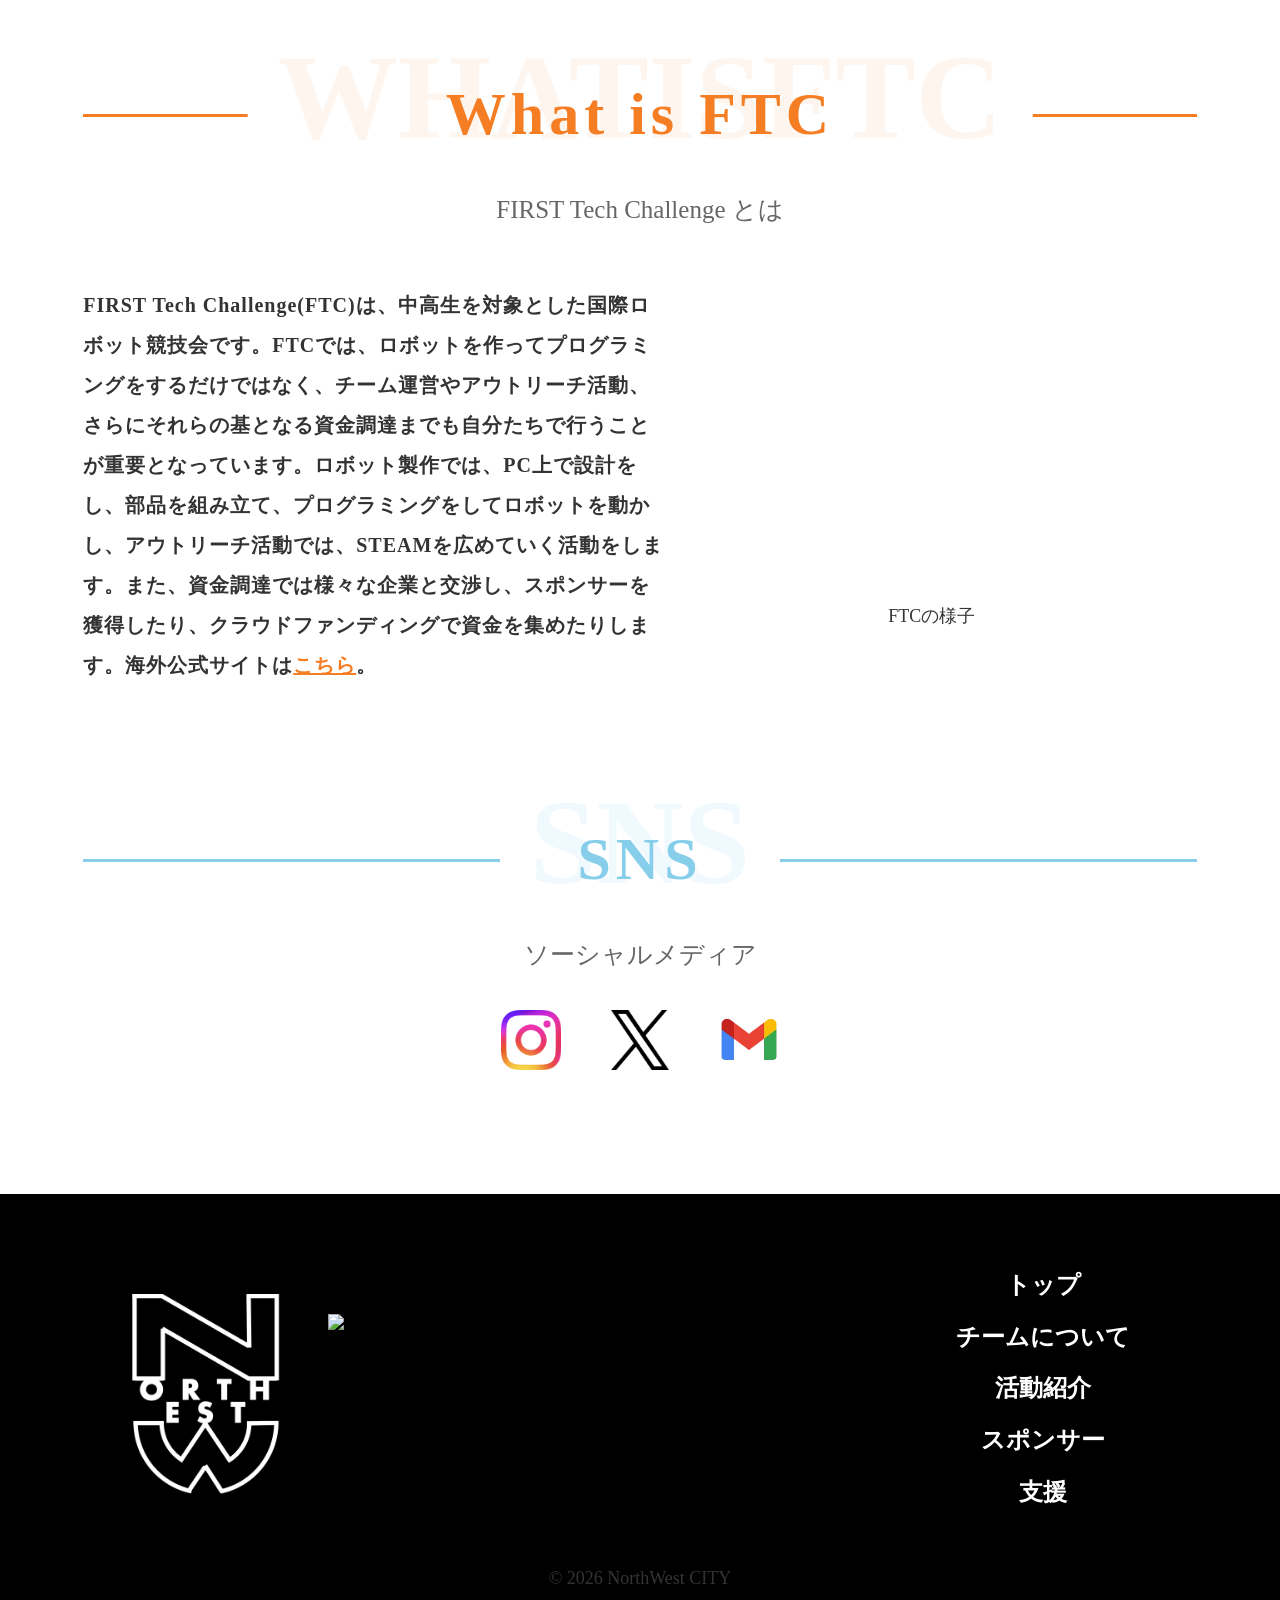
==== commit 48d2b73c: "Update index.html" ====
--- a/ftc_exp/index.html
+++ b/ftc_exp/index.html
@@ -2,7 +2,7 @@
 <html lang="ja">
 <head>
     <meta charset="UTF-8">
-    <meta name="viewport" content="width=device-width, initial-scale=1.0">
+    <meta name="viewport" content="width=1024">
     <meta name="description" content="NorthWest CITYは、中高生向けの国際ロボット大会「FIRST Tech Challenge」に出場する高校生チームです。">
     <title>NorthWest CITY | 国際ロボット競技会FTCチーム</title>
     <link rel="stylesheet" href="main.css">
@@ -176,4 +176,4 @@
     <script src="news.js"></script>
 
 </body>
-</html>+</html>
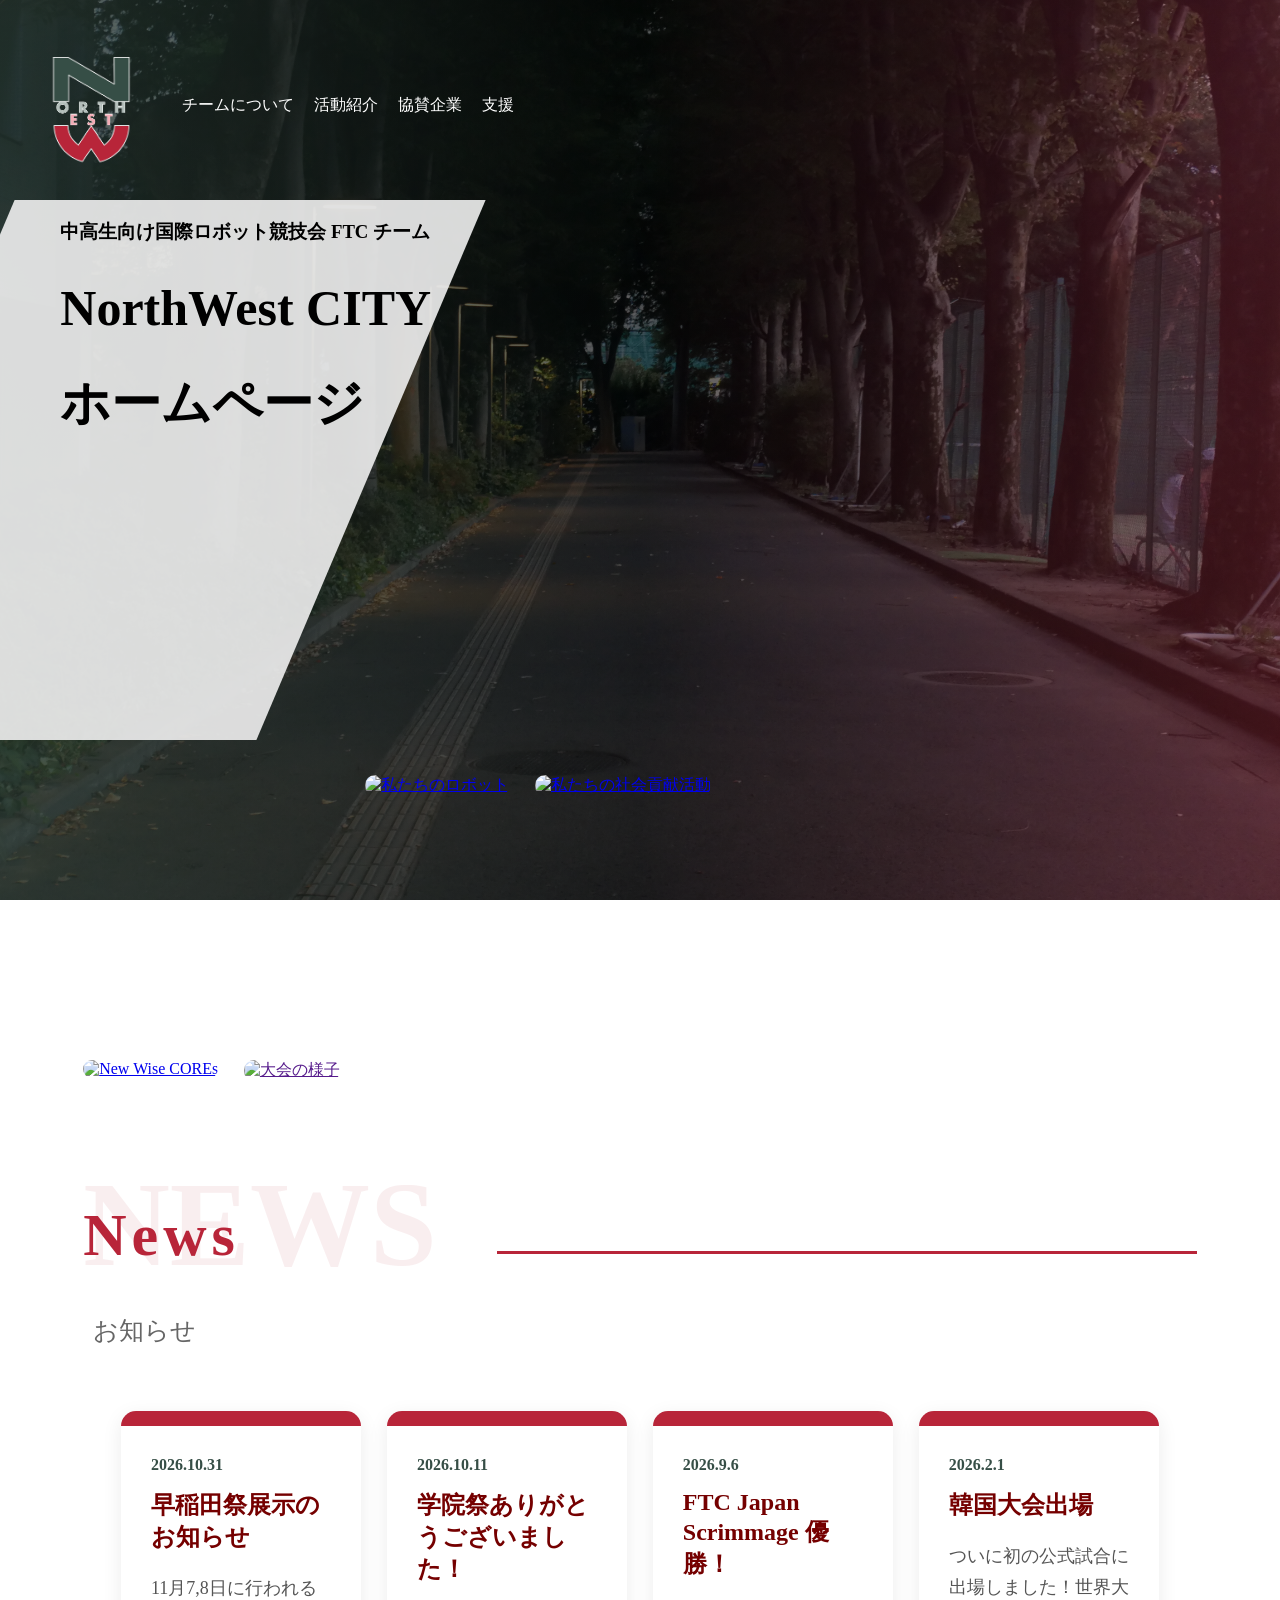
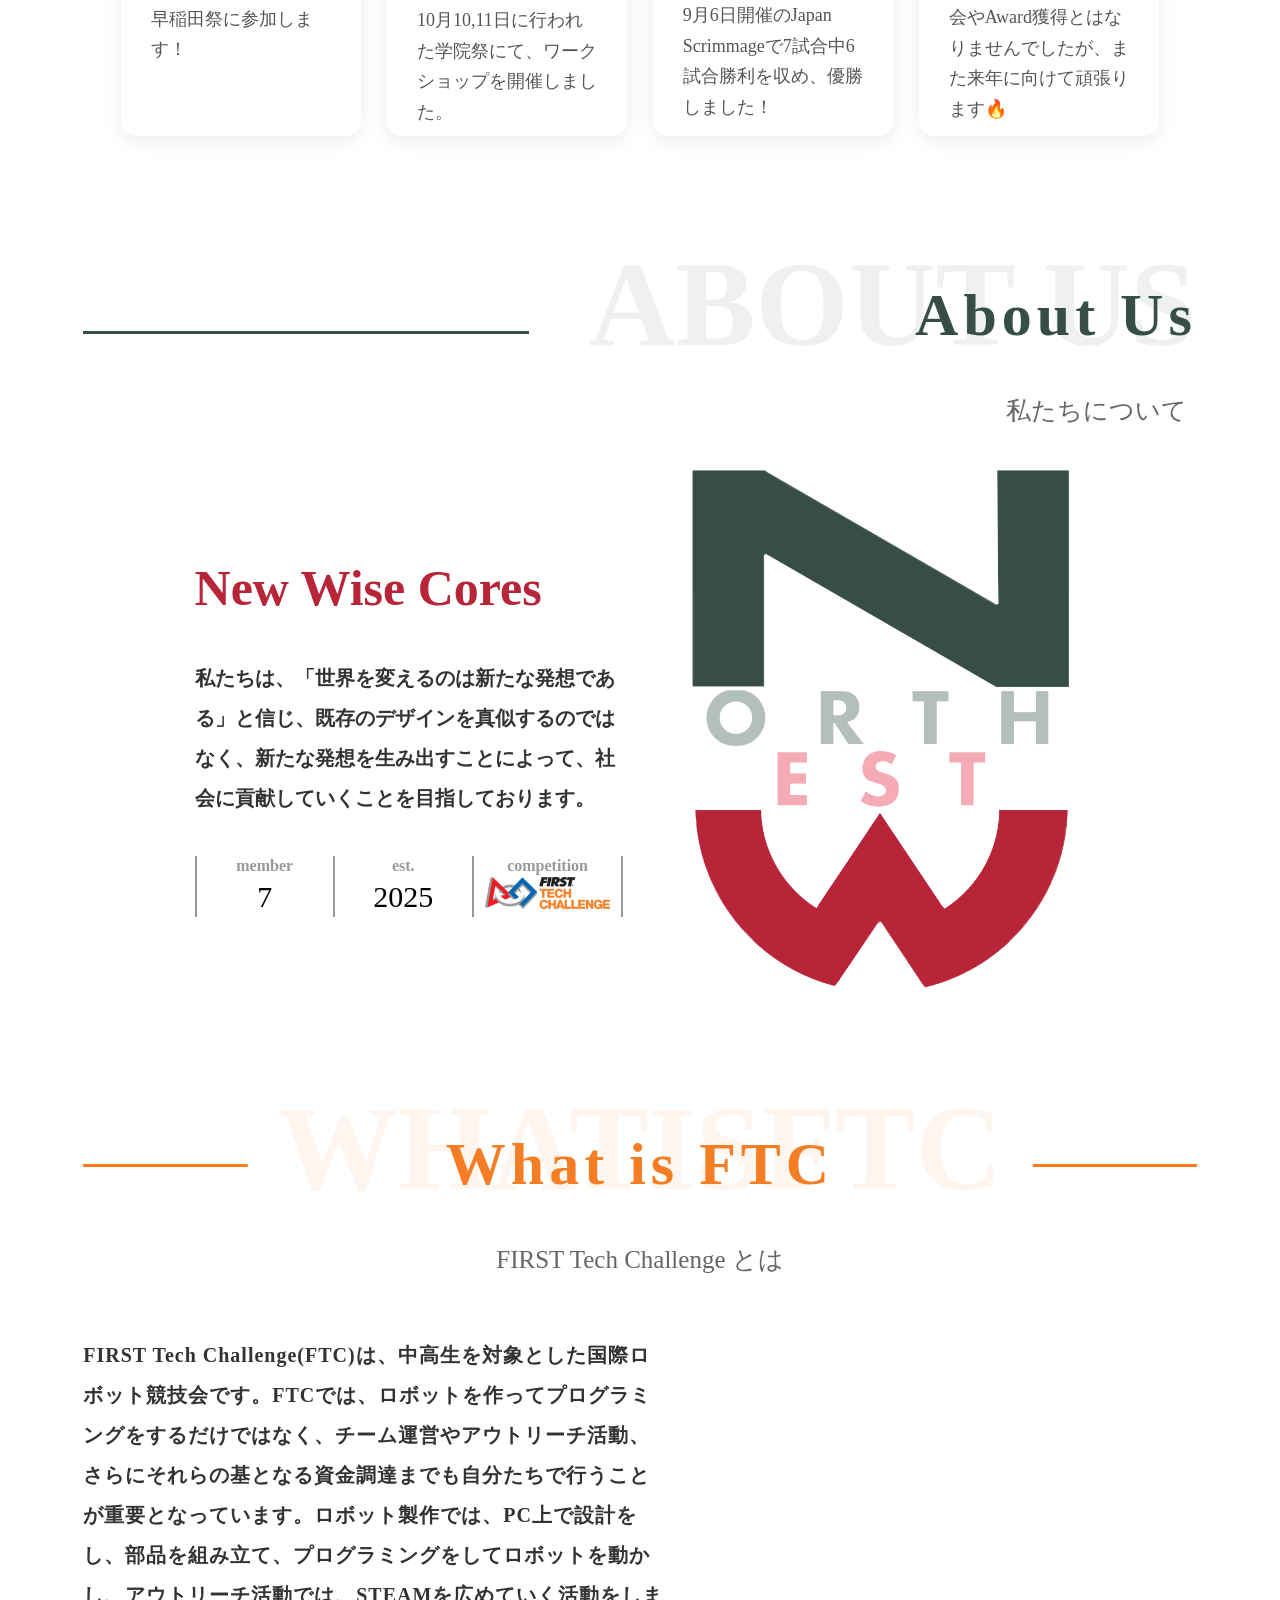
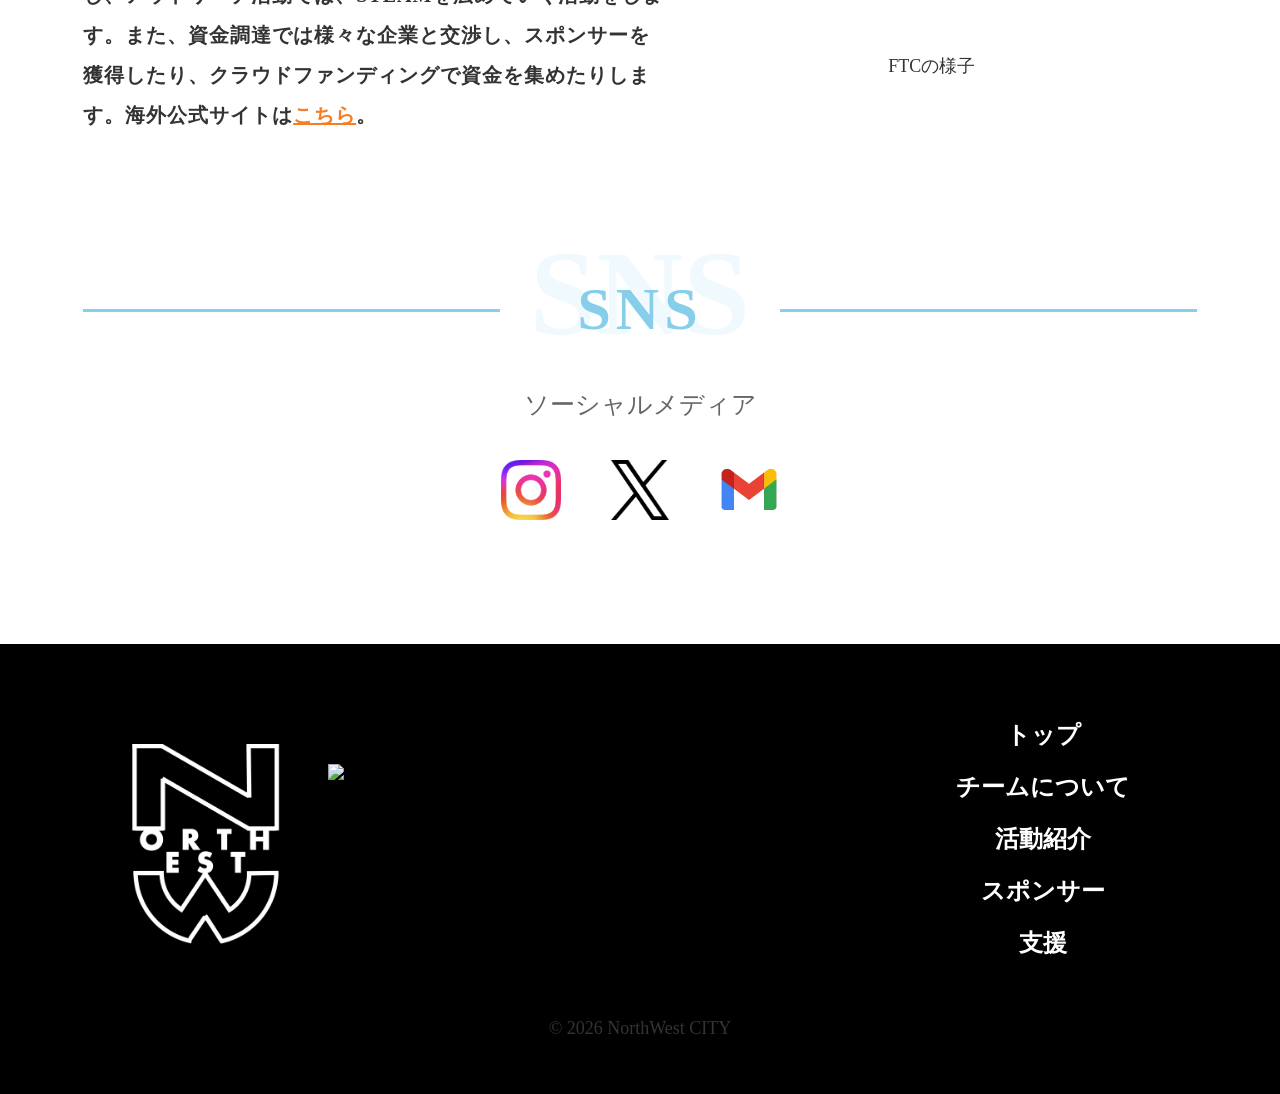
==== commit e1283dab: "Add files via upload" ====
--- a/ftc_exp/index.html
+++ b/ftc_exp/index.html
@@ -2,7 +2,7 @@
 <html lang="ja">
 <head>
     <meta charset="UTF-8">
-    <meta name="viewport" content="width=1024">
+    <meta name="viewport" content="width=device-width, initial-scale=1.0">
     <meta name="description" content="NorthWest CITYは、中高生向けの国際ロボット大会「FIRST Tech Challenge」に出場する高校生チームです。">
     <title>NorthWest CITY | 国際ロボット競技会FTCチーム</title>
     <link rel="stylesheet" href="main.css">
@@ -10,7 +10,7 @@
     <link rel="apple-touch-icon" href="image/nwc_180-180.png" sizes="180x180">
     <link rel="icon" href="image/nwc_192-192.png" type="image/png" sizes="192x192">
 </head>
-<body class="exp-0">
+<body>
     <div class="reveal">
         <img src="image/emblem.png" class="logo">
     </div>
@@ -53,11 +53,11 @@
         <div class="body"> 
             <div class="spot">
                 <div>
-                    <div><a href="https://www.instagram.com/team_northwestcity_32337/" target="_blank"><img src="image/s_mvv.webp" alt="New Wise COREs" class="s_mvv"></a></div>
-                    <div><a href=""><img src="image/s_competition.webp" alt="大会の様子" class="s_competition"></a></div>
+                    <div><a href="https://www.instagram.com/team_northwestcity_32337/" target="_blank"><img src="image/s_mvv.png" alt="New Wise COREs" class="s_mvv"></a></div>
+                    <div><a href=""><img src="image/s_competition.png" alt="大会の様子" class="s_competition"></a></div>
                     <div class="s_r_and_o">
-                        <div><a href="activities.html#ourrobot"><img src="image/s_ourrobot.webp" alt="私たちのロボット" class="s_ourrobot"></a></div>
-                        <div><a href="activities.html#ouroutreach"><img src="image/s_ouroutreach.webp" alt="私たちの社会貢献活動" class="s_ouroutreach"></a></div>
+                        <div><a href="activities.html#ourrobot"><img src="image/s_ourrobot.png" alt="私たちのロボット" class="s_ourrobot"></a></div>
+                        <div><a href="activities.html#ouroutreach"><img src="image/s_ouroutreach.png" alt="私たちの社会貢献活動" class="s_ouroutreach"></a></div>
                     </div>
                 </div>
             </div>
@@ -151,8 +151,6 @@
             
         </div>
 
-        <script type="text/javascript" src="https://form.jotform.com/jsform/263082414981055"></script>
-
         <footer style="color: white; background-color: black;">
             <div class="fe">
                 <img src="image/emblem_white.png" alt="ロゴ" id="f_emblem" class="f_before">
@@ -176,4 +174,4 @@
     <script src="news.js"></script>
 
 </body>
-</html>
+</html>
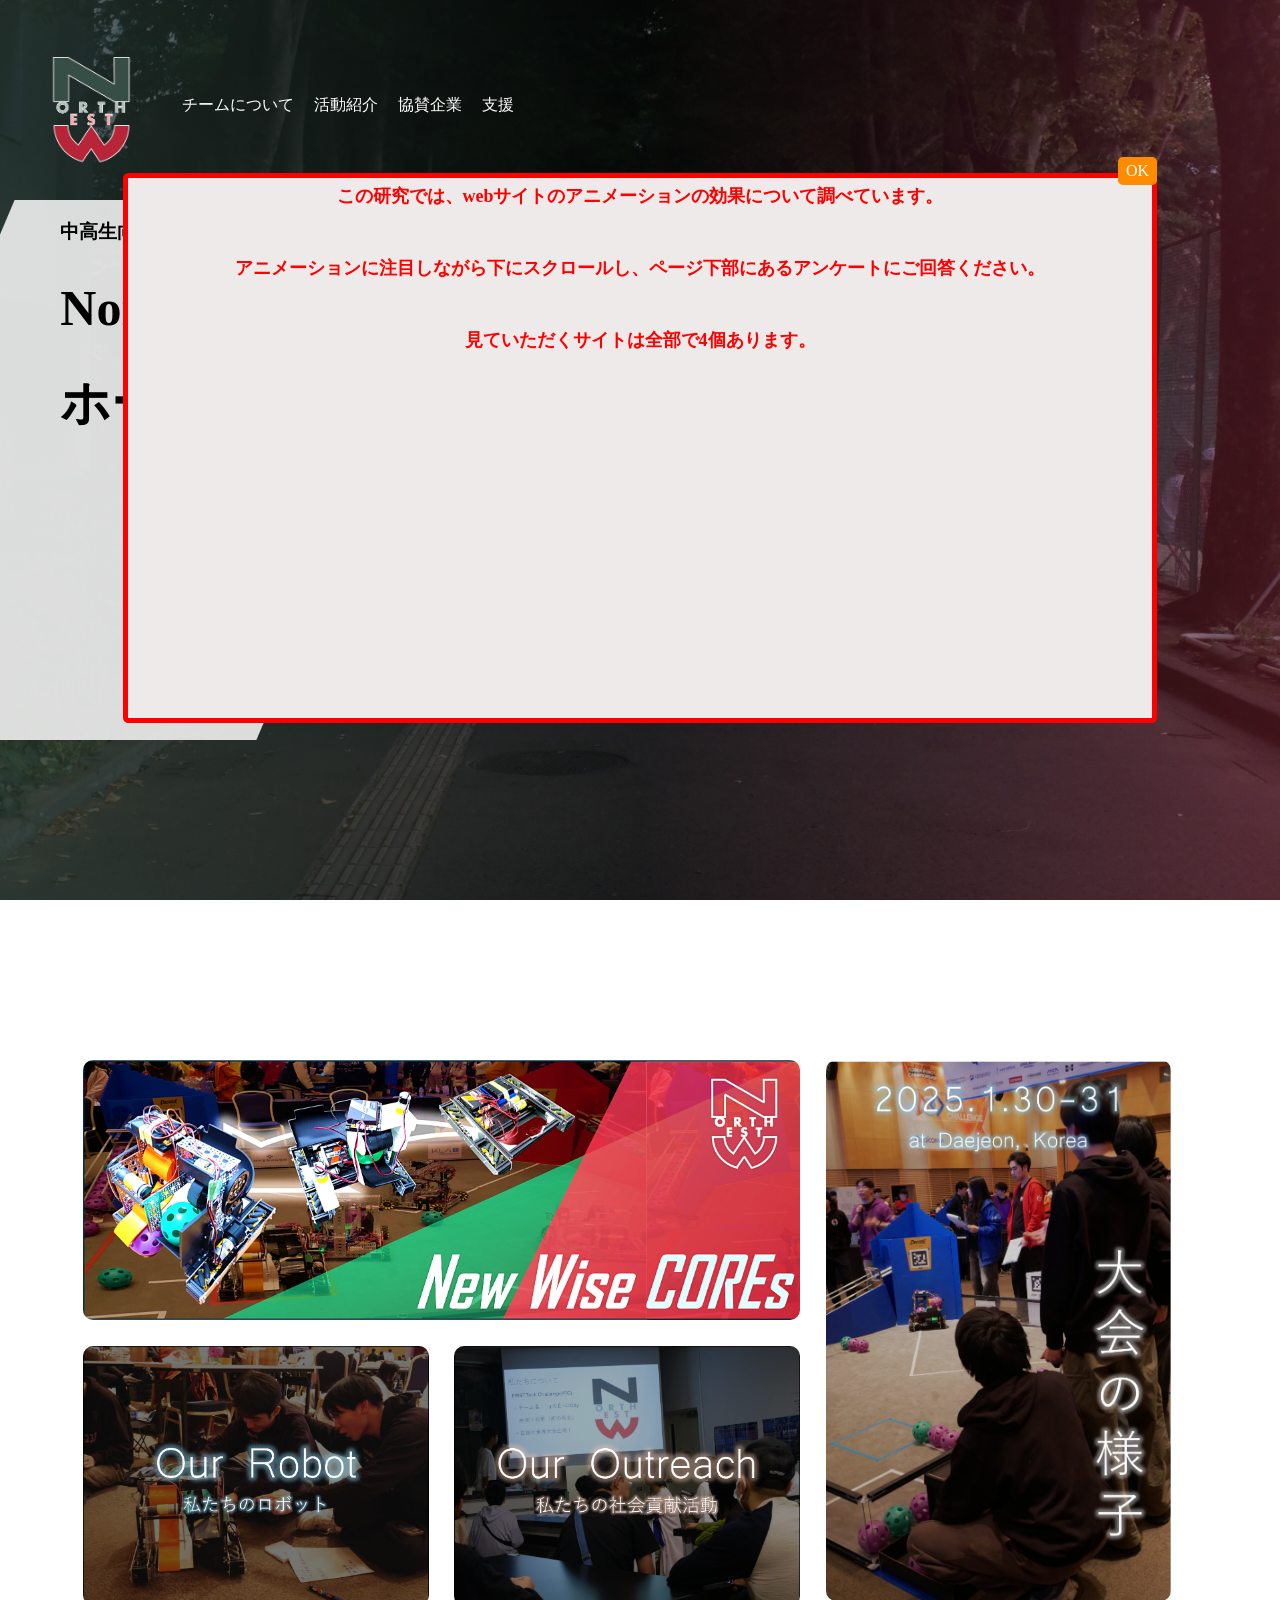
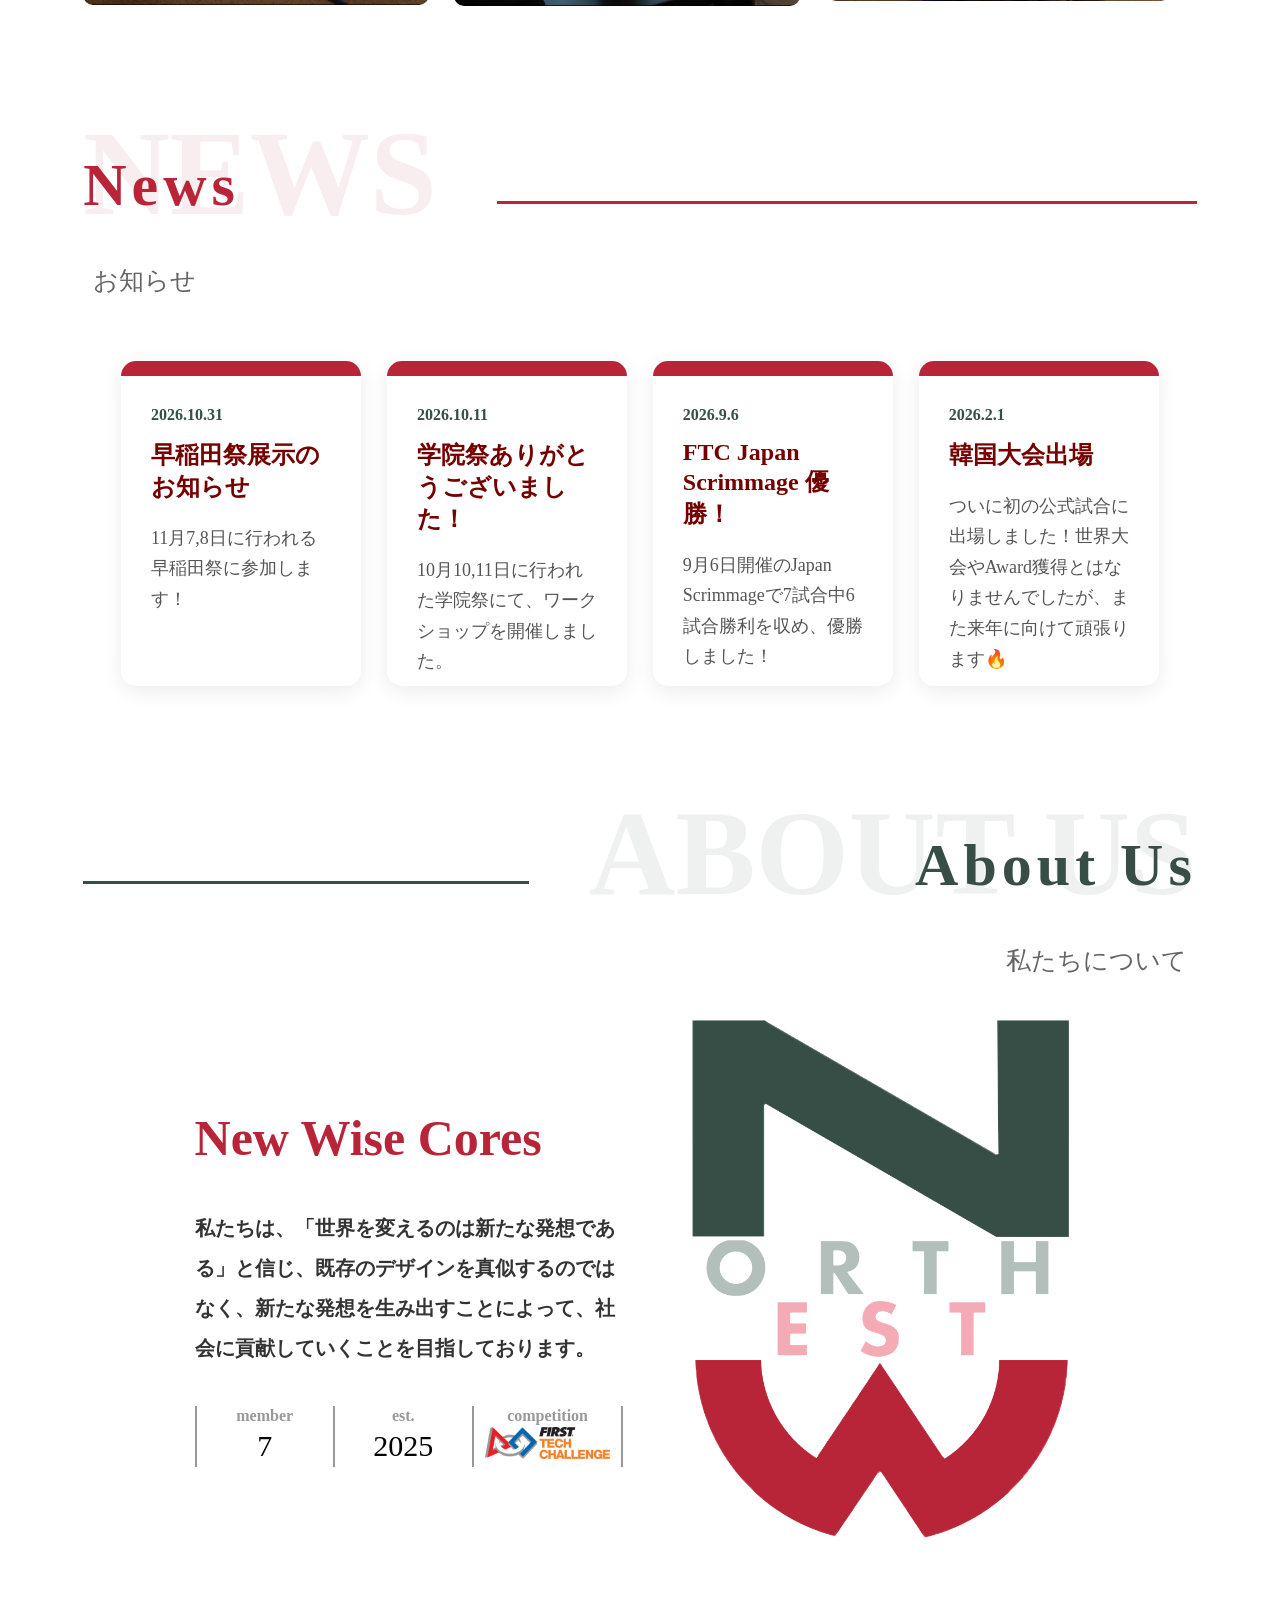
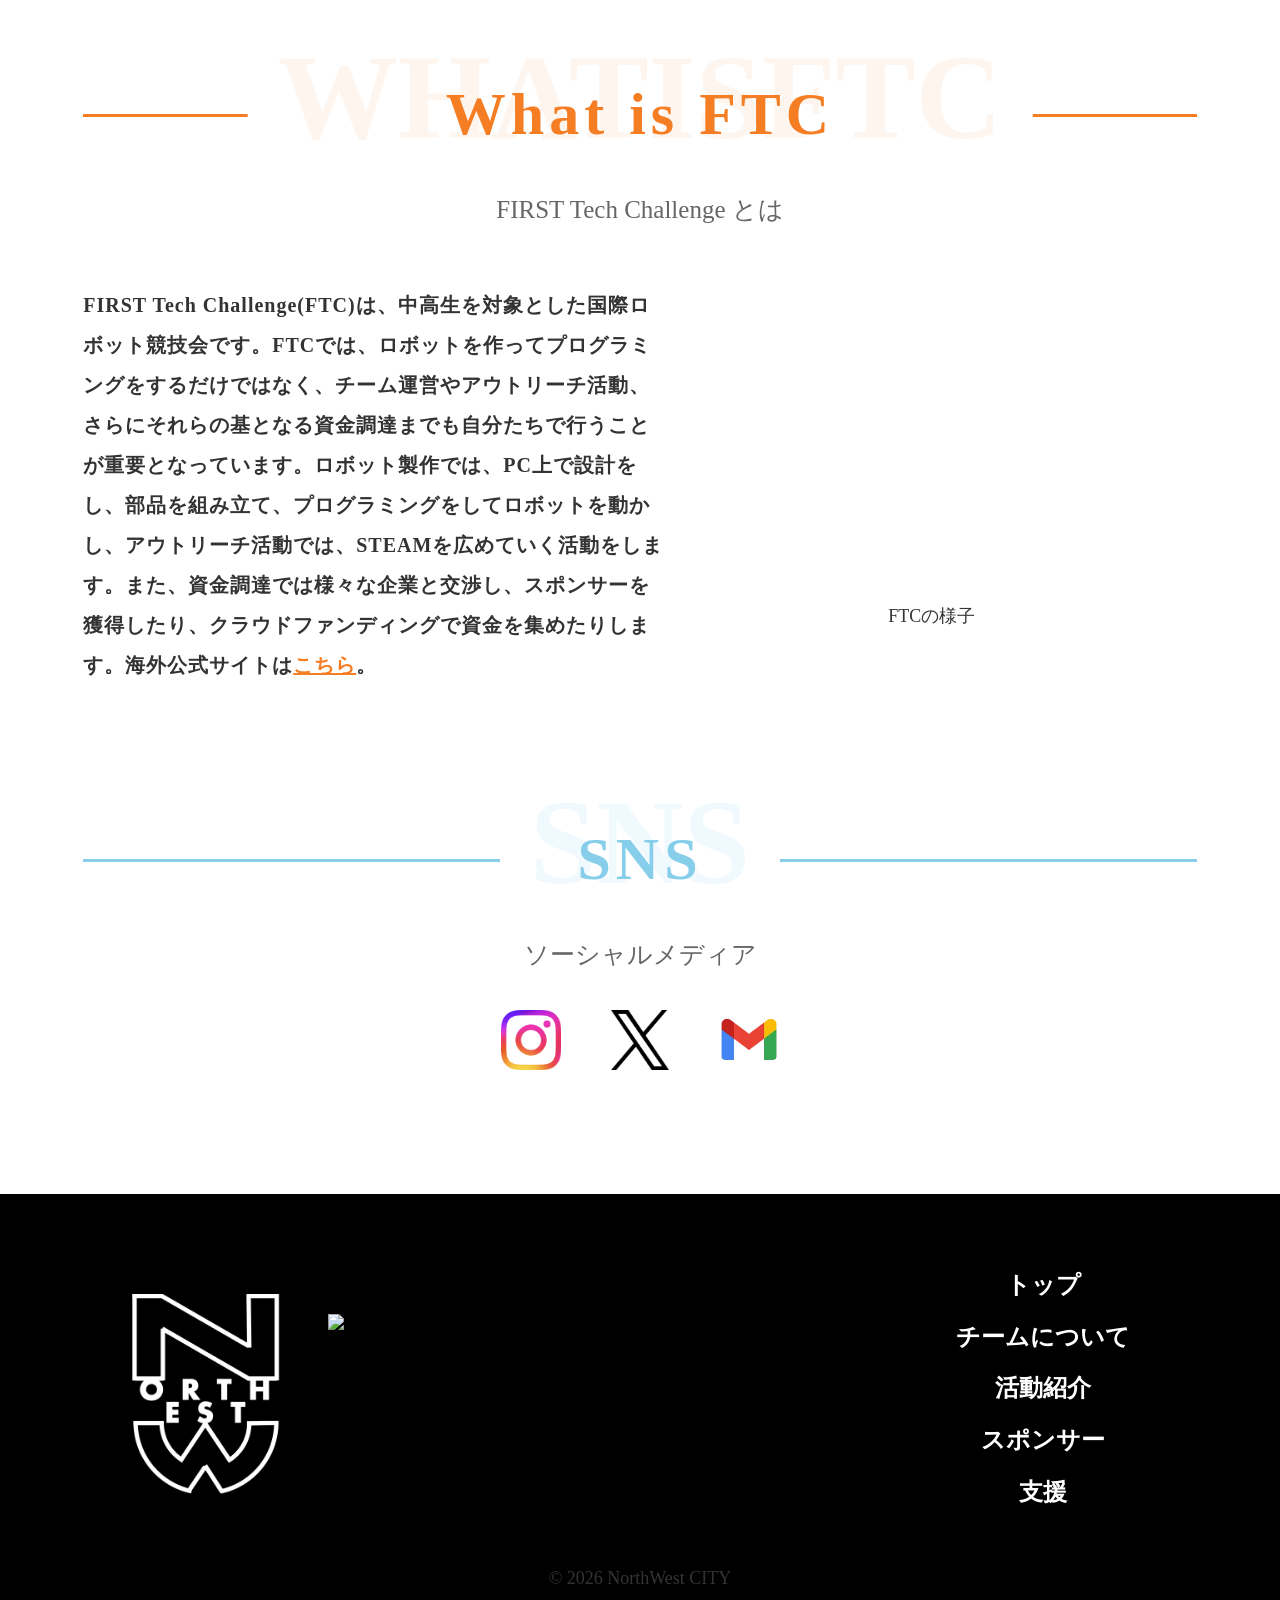
==== commit 7f916428: "Add files via upload" ====
--- a/ftc_exp/index.html
+++ b/ftc_exp/index.html
@@ -2,7 +2,7 @@
 <html lang="ja">
 <head>
     <meta charset="UTF-8">
-    <meta name="viewport" content="width=device-width, initial-scale=1.0">
+    <meta name="viewport" content="width=1024">
     <meta name="description" content="NorthWest CITYは、中高生向けの国際ロボット大会「FIRST Tech Challenge」に出場する高校生チームです。">
     <title>NorthWest CITY | 国際ロボット競技会FTCチーム</title>
     <link rel="stylesheet" href="main.css">
@@ -10,9 +10,16 @@
     <link rel="apple-touch-icon" href="image/nwc_180-180.png" sizes="180x180">
     <link rel="icon" href="image/nwc_192-192.png" type="image/png" sizes="192x192">
 </head>
-<body>
+<body class="exp-0">
     <div class="reveal">
         <img src="image/emblem.png" class="logo">
+    </div>
+
+    <div class="add-control">
+        <div class="action-close">
+            <input type="checkbox" class="checkbox" id="close" name="close" /><label for="close" class="btn">OK</label>
+            <div class="box">この研究では、webサイトのアニメーションの効果について調べています。<br><br>アニメーションに注目しながら下にスクロールし、ページ下部にあるアンケートにご回答ください。<br><br>見ていただくサイトは全部で4個あります。</div>
+        </div>
     </div>
 
     <div class="main">
@@ -53,11 +60,11 @@
         <div class="body"> 
             <div class="spot">
                 <div>
-                    <div><a href="https://www.instagram.com/team_northwestcity_32337/" target="_blank"><img src="image/s_mvv.png" alt="New Wise COREs" class="s_mvv"></a></div>
-                    <div><a href=""><img src="image/s_competition.png" alt="大会の様子" class="s_competition"></a></div>
+                    <div><a href="https://www.instagram.com/team_northwestcity_32337/" target="_blank"><img src="image/s_mvv.webp" alt="New Wise COREs" class="s_mvv"></a></div>
+                    <div><a href=""><img src="image/s_competition.webp" alt="大会の様子" class="s_competition"></a></div>
                     <div class="s_r_and_o">
-                        <div><a href="activities.html#ourrobot"><img src="image/s_ourrobot.png" alt="私たちのロボット" class="s_ourrobot"></a></div>
-                        <div><a href="activities.html#ouroutreach"><img src="image/s_ouroutreach.png" alt="私たちの社会貢献活動" class="s_ouroutreach"></a></div>
+                        <div><a href="activities.html#ourrobot"><img src="image/s_ourrobot.webp" alt="私たちのロボット" class="s_ourrobot"></a></div>
+                        <div><a href="activities.html#ouroutreach"><img src="image/s_ouroutreach.webp" alt="私たちの社会貢献活動" class="s_ouroutreach"></a></div>
                     </div>
                 </div>
             </div>
@@ -151,6 +158,8 @@
             
         </div>
 
+        <script type="text/javascript" src="https://form.jotform.com/jsform/263082414981055"></script>
+
         <footer style="color: white; background-color: black;">
             <div class="fe">
                 <img src="image/emblem_white.png" alt="ロゴ" id="f_emblem" class="f_before">
--- a/ftc_exp/main.css
+++ b/ftc_exp/main.css
@@ -1327,4 +1327,70 @@
     padding: 50px;
     background: rgba(255,255,255,0.9);
     border-left: 5px solid #B82539;
+}
+
+.add-control {
+    position: absolute;
+    z-index: 50000;
+    left: 50%;
+    top: 50%;
+    transform: translate(-50%,-50%);
+}
+.btn {
+    color: #fff;
+    background: #ff8c00;
+    padding: .3em .5em;
+    border-radius: .3em;
+    text-align: center;
+    display: table;
+    cursor: pinter;
+}
+.btn:hover {
+    cursor: pinter;
+}
+.btn:active {
+    background: #000000;
+}
+.box {
+    background: rgb(239, 234, 234);
+    color: red;
+    font-weight: bold;
+    font-size: large;
+    line-height: 200%;
+    text-align: center;
+    display: flex;
+    flex-direction: column;
+    align-items: center;
+    width: 80vw;
+    height: 60vh;
+    border: 2px solid #000000;
+    border-radius: .3em;
+}
+ 
+/* close button */
+.action-close {
+    position: relative;
+    margin-top: 2em;
+}
+.action-close .btn {
+    position: absolute;
+    right: 0;
+    top: -1em;
+}
+.action-close .box {
+    margin-bottom: 2em;
+    border: 5px solid #ff0000;
+}
+ 
+/* checkbox 非表示 */
+.add-control .checkbox {
+    display: none;
+}
+ 
+/* close button's control */
+.add-control .action-close #close:checked ~ .btn {
+    display: none;
+}
+.add-control .action-close #close:checked ~ .box {
+    display: none;
 }
